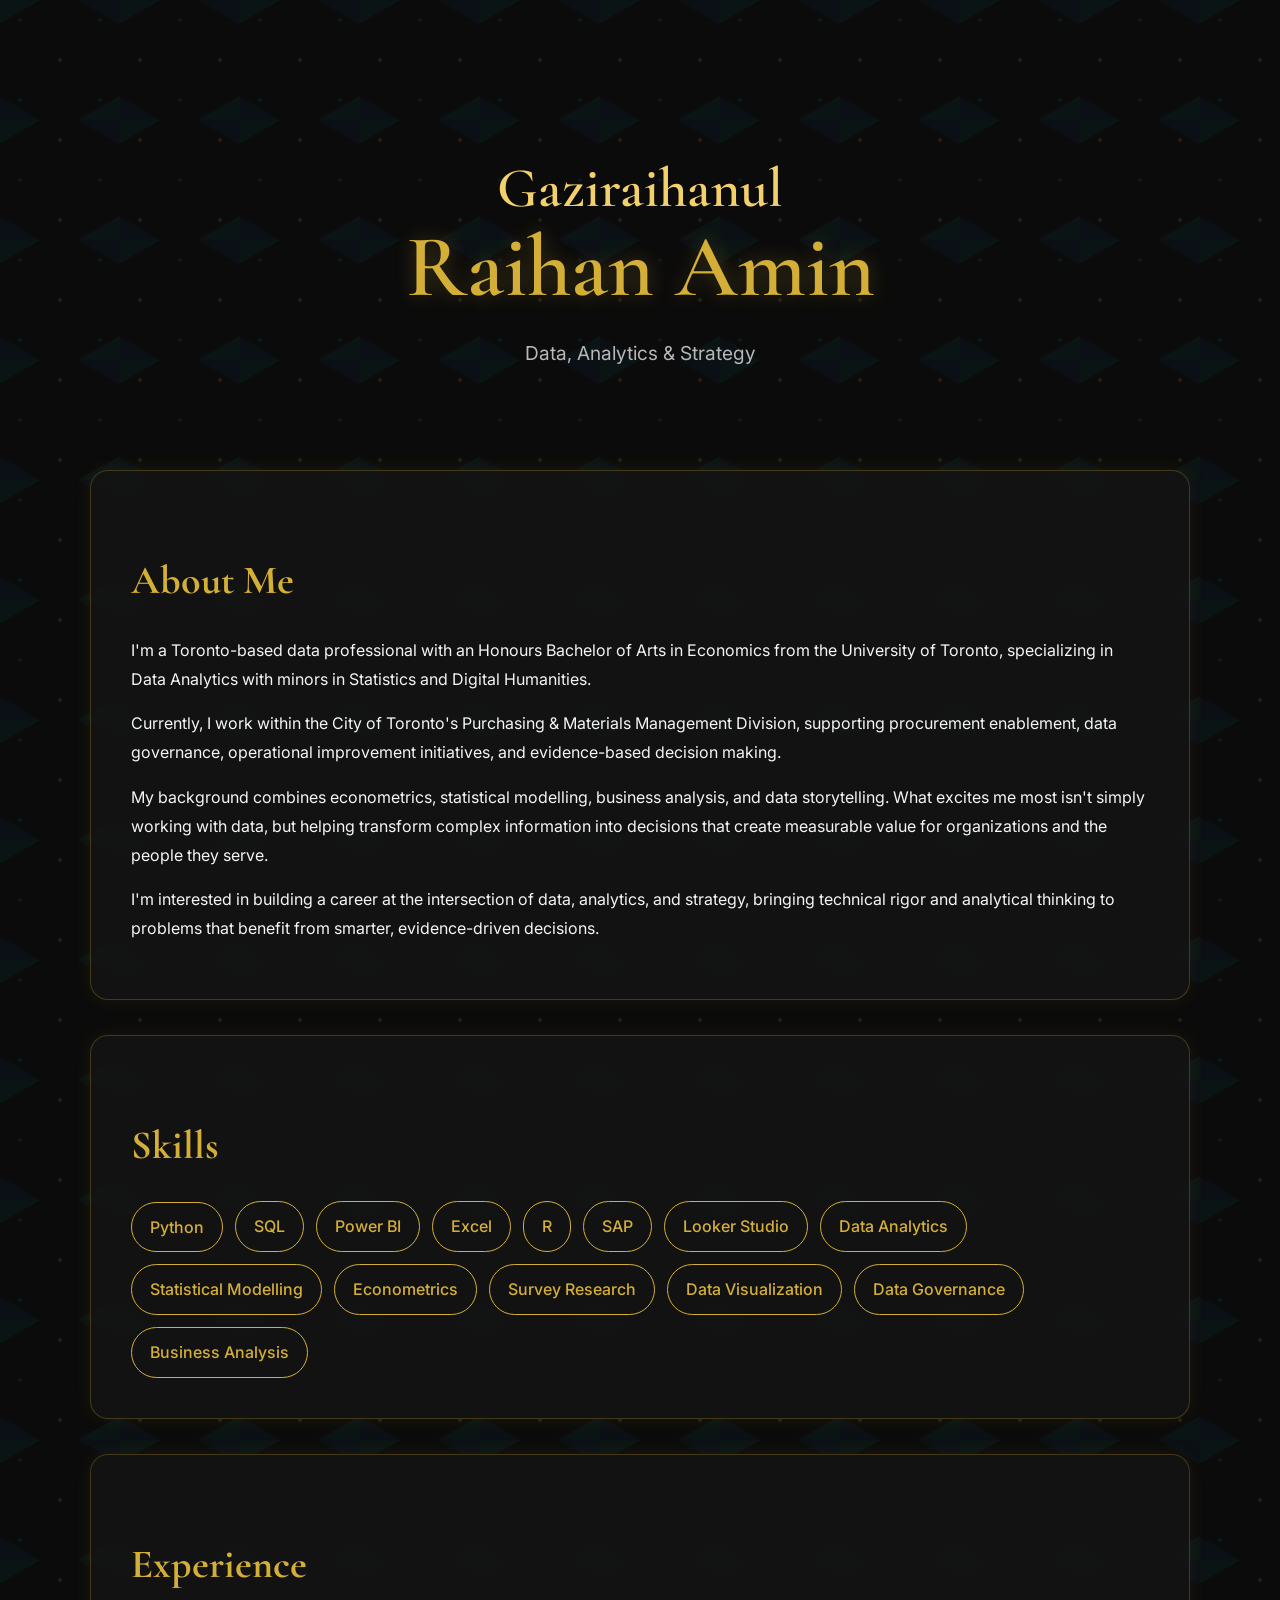
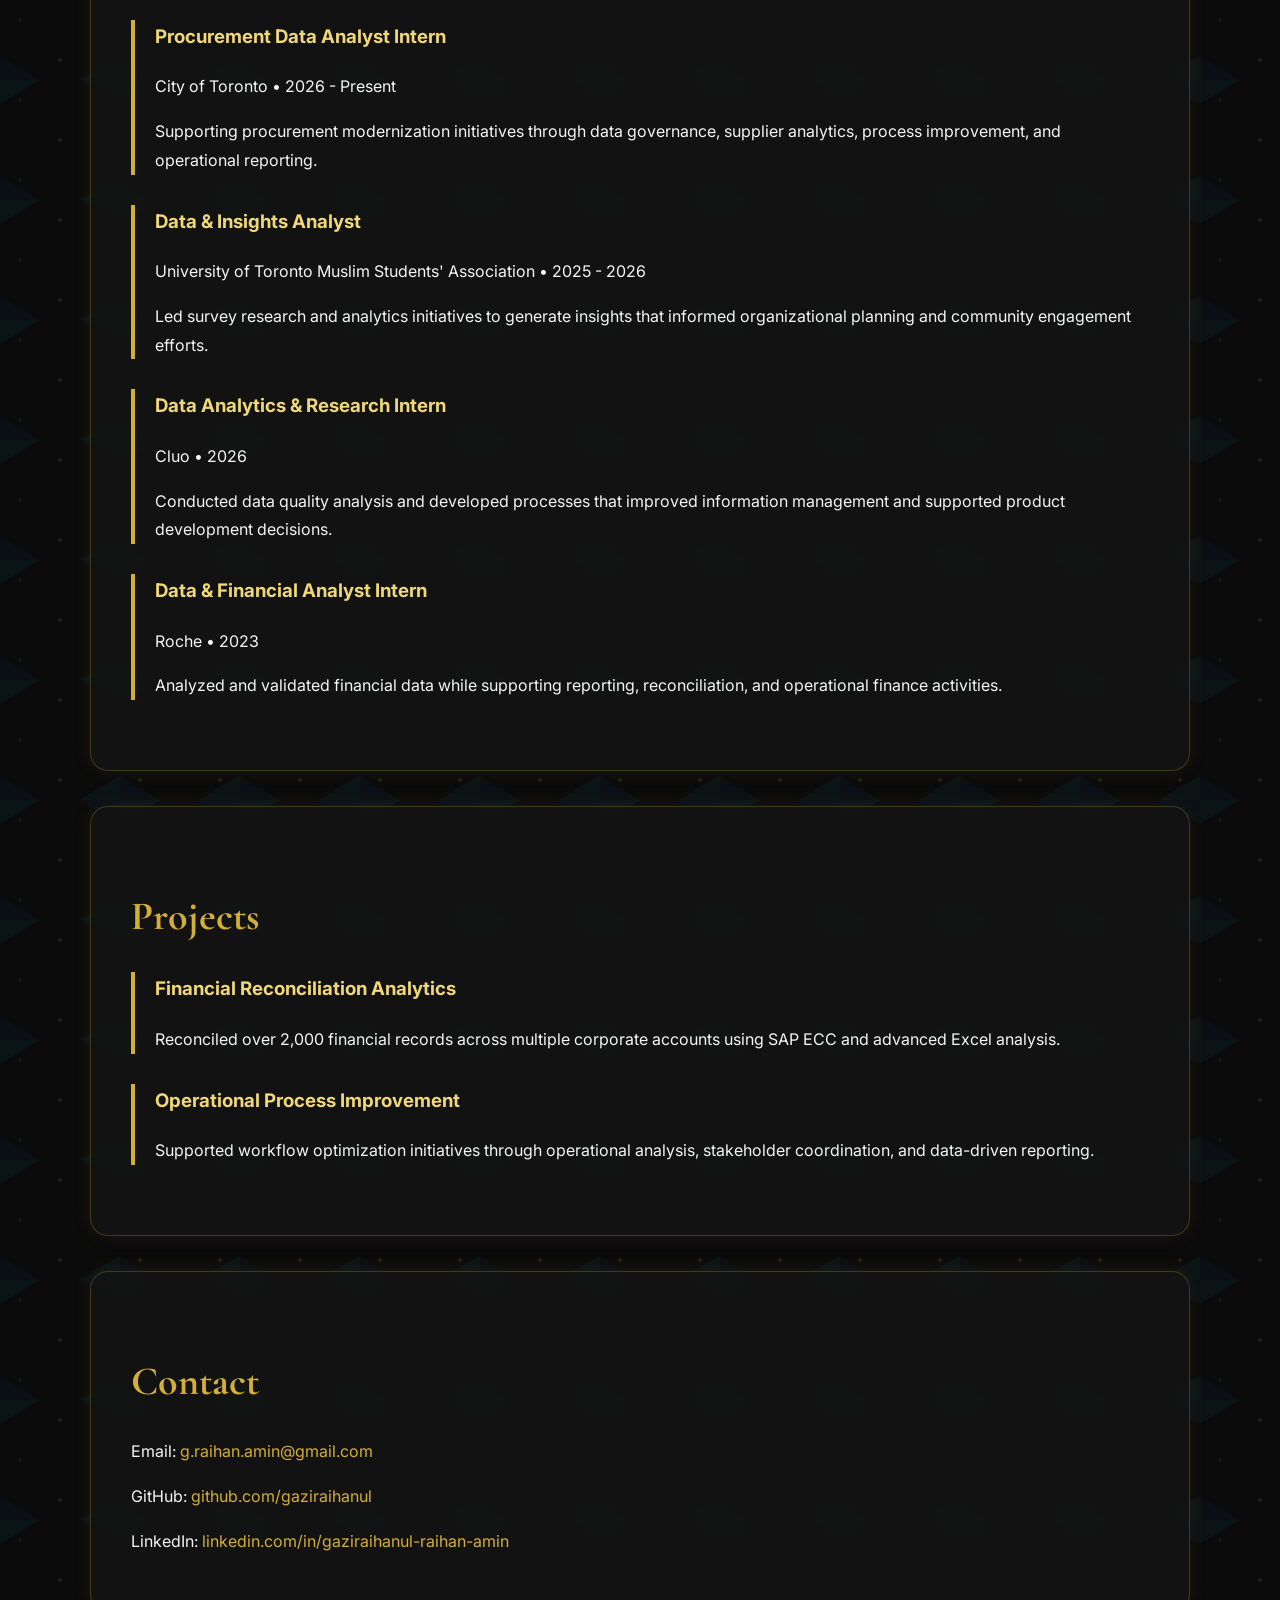
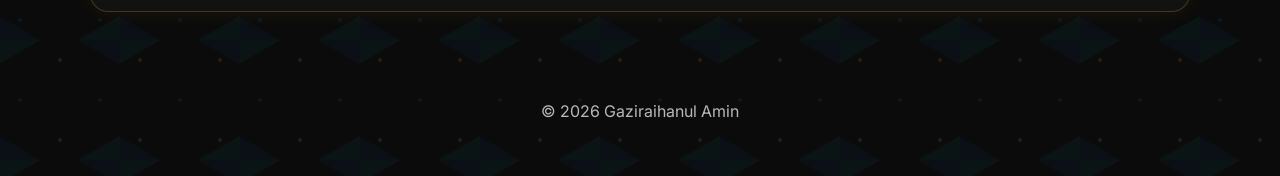
==== index.html @ 315e4b55 "Update job description in index.html" ====
<!DOCTYPE html>
<html>
<head>
    <meta charset="UTF-8">
    <meta name="viewport" content="width=device-width, initial-scale=1.0">
    <title>Gaziraihanul Amin</title>
    <link rel="stylesheet" href="style.css">
<body>

<div class="container">

<header>

    <h1>
        Gaziraihanul
        <span class="preferred-name">Raihan Amin</span>
        
    </h1>

    <p>
        Data, Analytics & Strategy
    </p>

</header>

<section id="about">

    <h2>About Me</h2>

    <p>
        I'm a Toronto-based data professional with an Honours Bachelor of Arts
        in Economics from the University of Toronto, specializing in Data Analytics
        with minors in Statistics and Digital Humanities.
    </p>

    <p>
        Currently, I work within the City of Toronto's
        Purchasing & Materials Management Division, supporting procurement enablement,
        data governance, operational improvement initiatives, and evidence-based decision making.
    </p>

    <p>
        My background combines econometrics, statistical modelling,
        business analysis, and data storytelling. What excites me most isn't
        simply working with data, but helping transform complex information into
        decisions that create measurable value for organizations and the people they serve.
    </p>

    <p>
        I'm interested in building a career at the intersection of data,
        analytics, and strategy, bringing technical rigor and analytical thinking
        to problems that benefit from smarter, evidence-driven decisions.
    </p>

</section>

<section id="skills">

    <h2>Skills</h2>

    <div class="skills">

        <span class="skill-tag">Python</span>
        <span class="skill-tag">SQL</span>
        <span class="skill-tag">Power BI</span>
        <span class="skill-tag">Excel</span>
        <span class="skill-tag">R</span>
        <span class="skill-tag">SAP</span>
        <span class="skill-tag">Looker Studio</span>

        <span class="skill-tag">Data Analytics</span>
        <span class="skill-tag">Statistical Modelling</span>
        <span class="skill-tag">Econometrics</span>
        <span class="skill-tag">Survey Research</span>
        <span class="skill-tag">Data Visualization</span>
        <span class="skill-tag">Data Governance</span>
        <span class="skill-tag">Business Analysis</span>

    </div>

</section>


<section id="experience">

    <h2>Experience</h2>

    <div class="project-card">
        <h3>Procurement Data Analyst Intern</h3>

        <p>
            City of Toronto • 2026 - Present
        </p>

        <p>
            Supporting procurement modernization initiatives through data governance,
            supplier analytics, process improvement, and operational reporting.
        </p>
    </div>

    <div class="project-card">
        <h3>Data & Insights Analyst</h3>

        <p>
            University of Toronto Muslim Students' Association • 2025 - 2026
        </p>

        <p>
            Led survey research and analytics initiatives to generate insights
            that informed organizational planning and community engagement efforts.
        </p>
    </div>

    <div class="project-card">
        <h3>Data Analytics & Research Intern</h3>

        <p>
            Cluo • 2026
        </p>

        <p>
            Conducted data quality analysis and developed processes that improved
            information management and supported product development decisions.
        </p>
    </div>

    <div class="project-card">
        <h3>Data & Financial Analyst Intern</h3>

        <p>
            Roche • 2023
        </p>

        <p>
            Analyzed and validated financial data while supporting reporting,
            reconciliation, and operational finance activities.
        </p>
    </div>

</section>

    
<section id="projects">
    <h2>Projects</h2>

    <div class="project-card">
        <h3>Financial Reconciliation Analytics</h3>

        <p>
            Reconciled over 2,000 financial records across
            multiple corporate accounts using SAP ECC and
            advanced Excel analysis.
        </p>
    </div>

    <div class="project-card">
        <h3>Operational Process Improvement</h3>

        <p>
            Supported workflow optimization initiatives
            through operational analysis, stakeholder
            coordination, and data-driven reporting.
        </p>
    </div>

</section>

<section id="contact">

    <h2>Contact</h2>

    <p>
        Email:
        <a href="mailto:g.raihan.amin@gmail.com">
            g.raihan.amin@gmail.com
        </a>
    </p>

    <p>
        GitHub:
        <a href="https://github.com/gaziraihanul" target="_blank">
            github.com/gaziraihanul
        </a>
    </p>

    <p>
        LinkedIn:
        <a href="https://www.linkedin.com/in/gaziraihanul-raihan-amin" target="_blank">
            linkedin.com/in/gaziraihanul-raihan-amin
        </a>
    </p>

</section>

<footer>
    © 2026 Gaziraihanul Amin
</footer>

</div>

</body>
</html>
---- style.css ----
/* Google Fonts Import */
@import url('https://fonts.googleapis.com/css2?family=Cormorant+Garamond:wght@500;600&family=Inter:wght@300;400;500;600&display=swap');

:root{
    --bg: #0b0b0b;
    --card: rgba(20,20,20,0.88);
    --gold: #d4af37;
    --gold-light: #f0d878;
    --text: #f5f5f5;
    --muted: #b8b8b8;
    --border: rgba(212,175,55,0.25);
}

html{
    scroll-behavior:smooth;
}

body{
    margin:0;
    padding:0;
    font-family:'Inter',sans-serif;
    color:var(--text);
    line-height:1.8;

    background-color:var(--bg);

    /* Geometric inspired repeating pattern */
    background-image:
    radial-gradient(circle at 25% 25%, rgba(11,112,119,.15) 0 2px, transparent 2px),
    radial-gradient(circle at 75% 75%, rgba(212,175,55,.12) 0 2px, transparent 2px),
    linear-gradient(30deg, rgba(0,82,155,.07) 12%, transparent 12.5%, transparent 87%, rgba(0,82,155,.07) 87.5%),
    linear-gradient(150deg, rgba(15,130,135,.08) 12%, transparent 12.5%, transparent 87%, rgba(15,130,135,.08) 87.5%);

    background-size:
    80px 80px,
    80px 80px,
    120px 120px,
    120px 120px;
}

.container{
    width:90%;
    max-width:1100px;
    margin:auto;
}

header{
    text-align:center;
    padding:120px 20px 80px;
}

header h1{
    font-family:'Cormorant Garamond', serif;
    color:#f2d06b;

    font-weight:600;

    line-height:1.1;

    margin-bottom:20px;
}

header h1{
    font-size:3.5rem;
}

.preferred-name{
    display:block;

    font-size:5.5rem;

    color:var(--gold);

    text-shadow:
        0 0 20px rgba(212,175,55,.3);
}

header p{
    color:var(--muted);
    font-size:1.2rem;
}

section{
    background:var(--card);
    backdrop-filter:blur(10px);

    border:1px solid var(--border);

    border-radius:18px;

    padding:40px;

    margin-bottom:35px;

    box-shadow:
    0 0 20px rgba(212,175,55,0.08);

    transition:all .3s ease;
}

section:hover{
    border-color:rgba(212,175,55,.5);

    transform:translateY(-2px);
}

h2{
    font-family:'Cormorant Garamond', serif;
    font-size:2.5rem;
    color:var(--gold);

    margin-bottom:20px;
}

p{
    color:var(--text);
}

.skills{
    display:flex;
    flex-wrap:wrap;
    gap:12px;
}

.skill-tag{
    padding:10px 18px;

    border:1px solid var(--gold);

    border-radius:50px;

    color:var(--gold);

    font-weight:500;

    transition:all .3s ease;
}

.skill-tag:hover{
    background:var(--gold);
    color:black;
}

.project-card{
    border-left:4px solid var(--gold);

    padding-left:20px;

    margin-bottom:30px;
}

.project-card h3{
    color:var(--gold-light);
}

a{
    color:var(--gold);
    text-decoration:none;
}

a:hover{
    color:var(--gold-light);
}

footer{
    text-align:center;
    padding:50px;
    color:var(--muted);
}
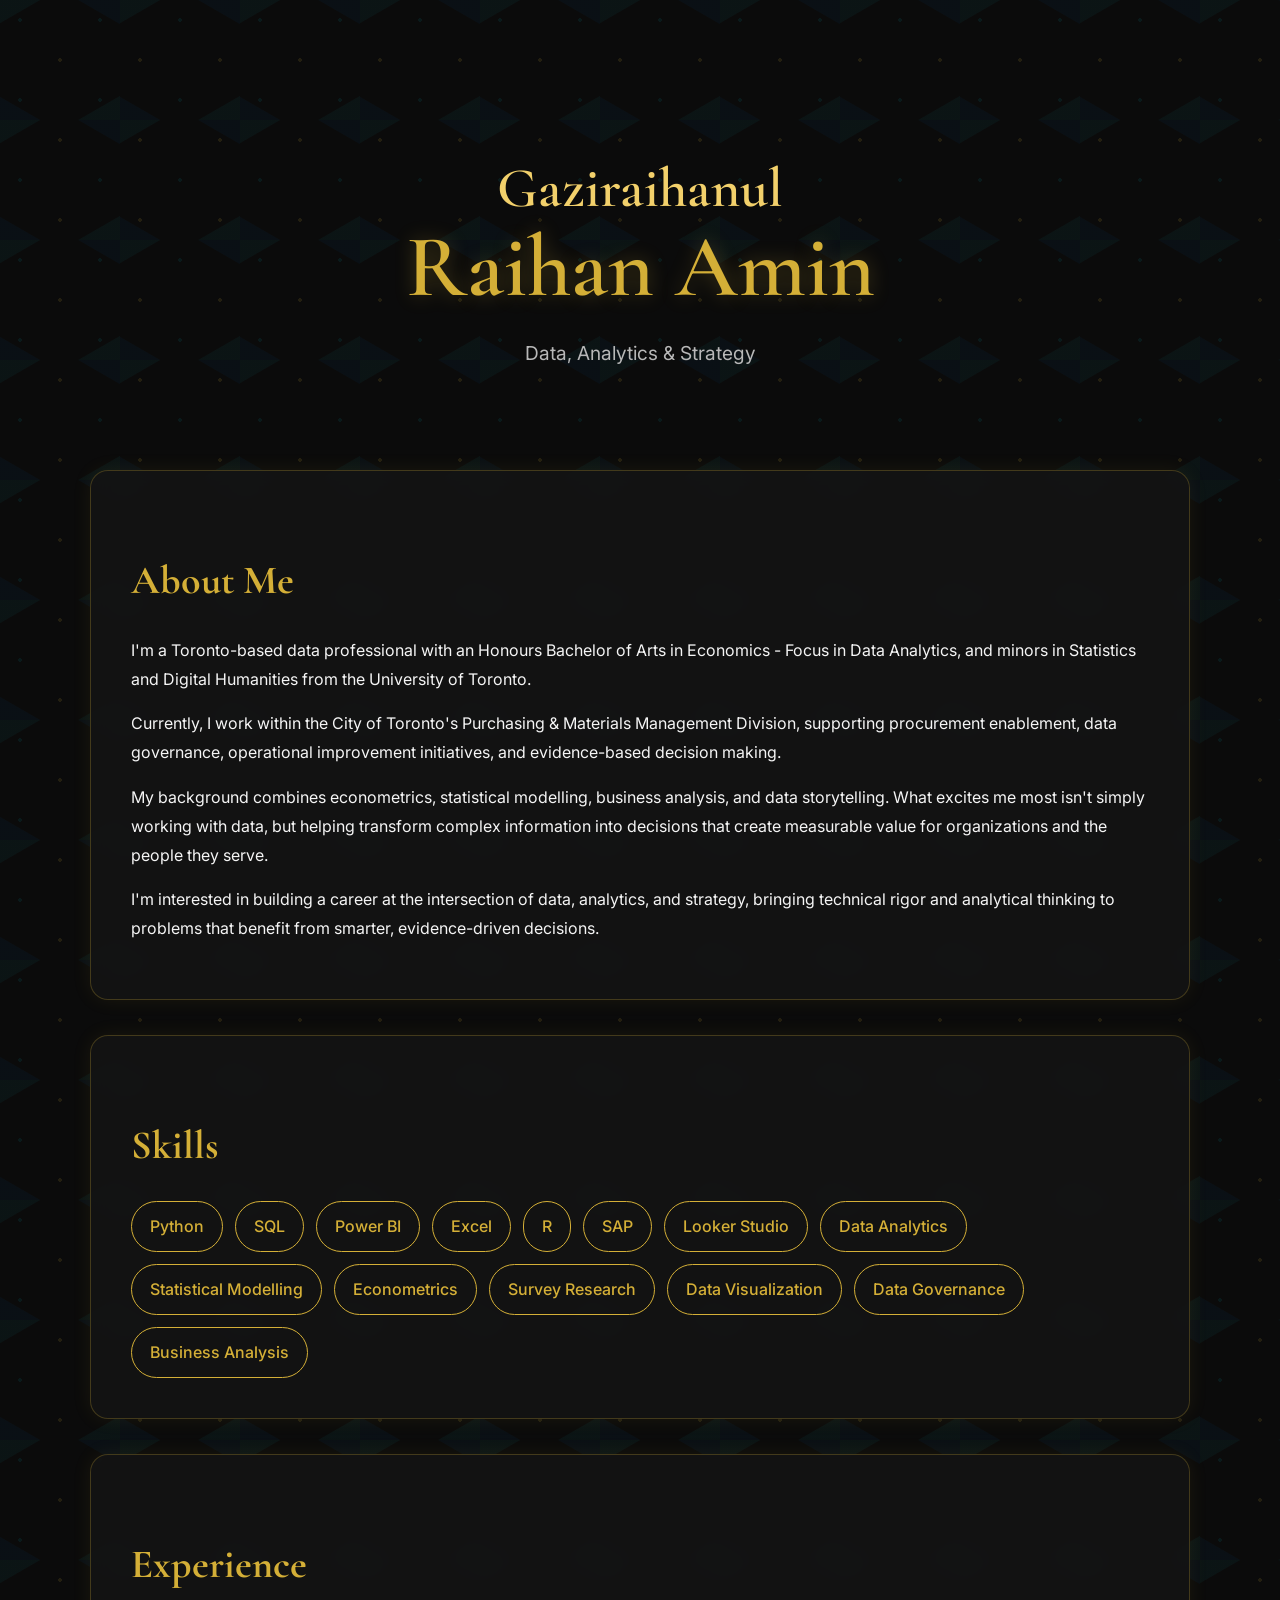
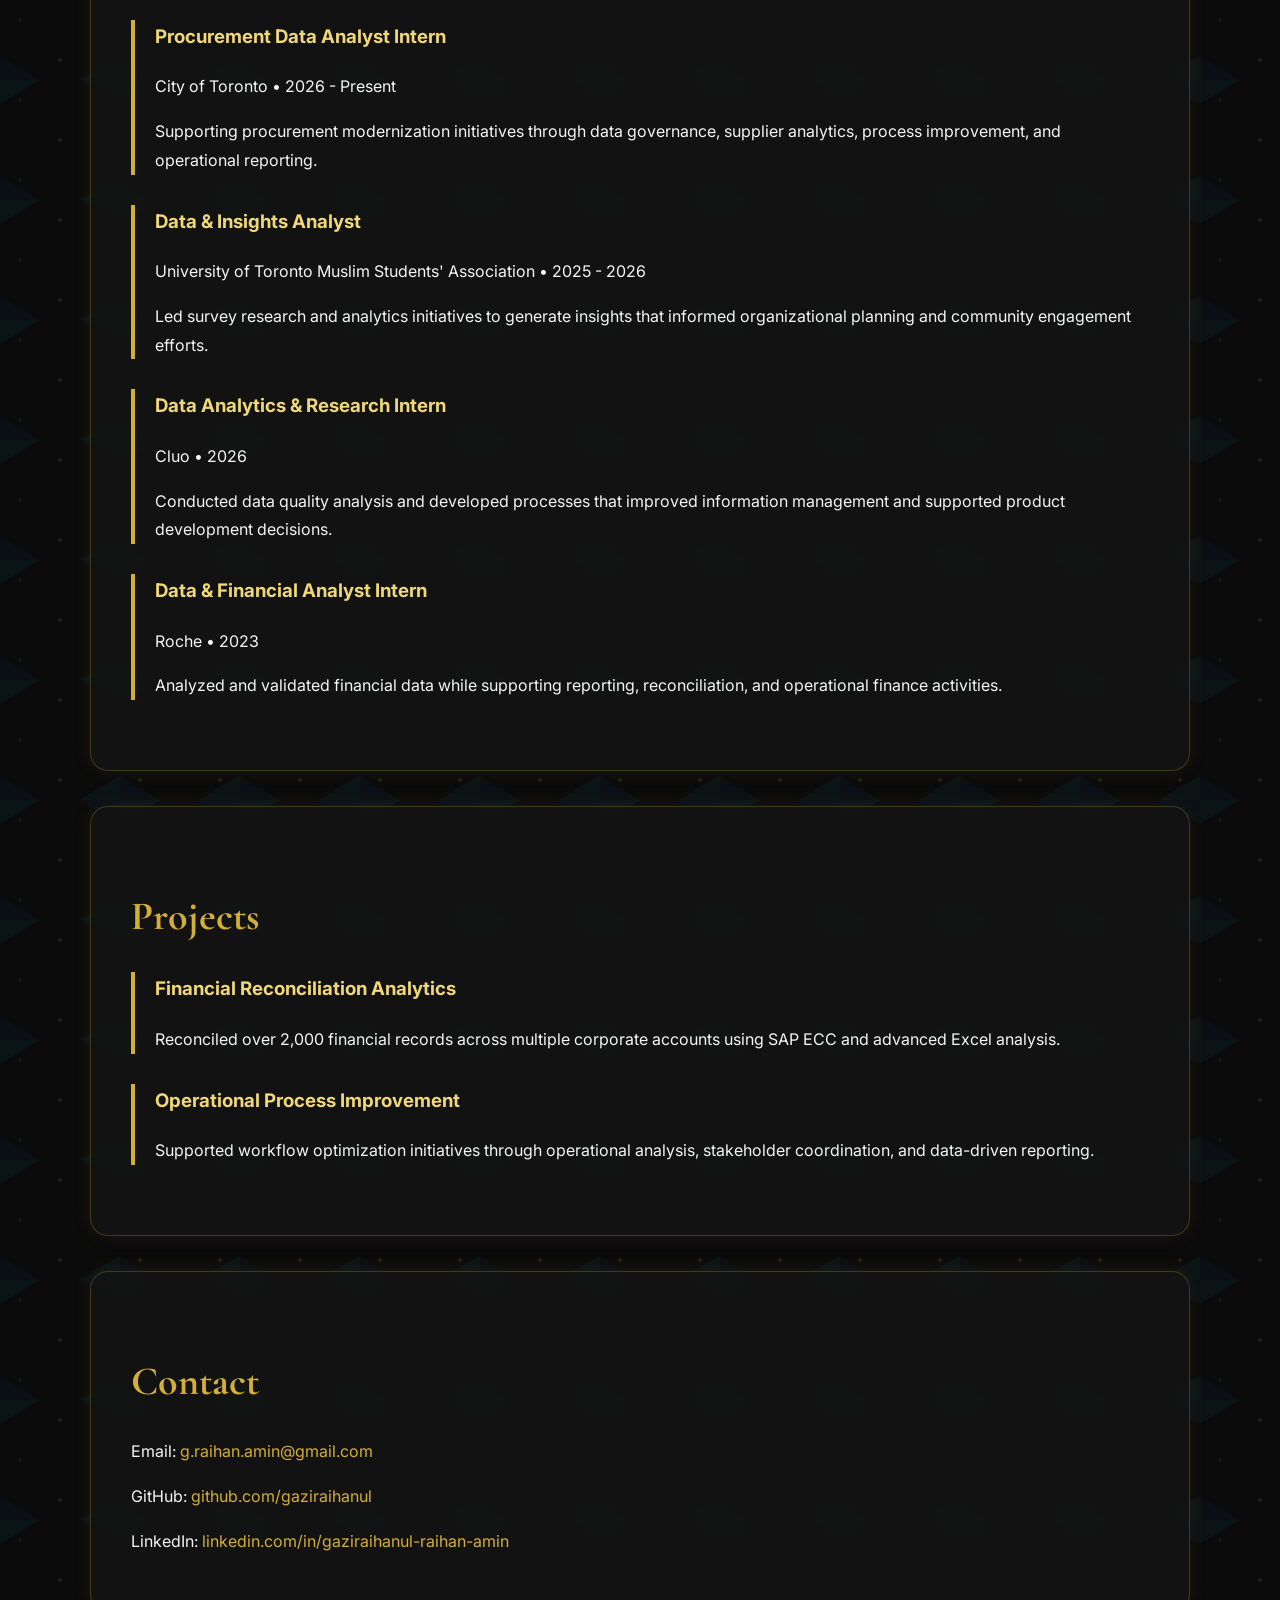
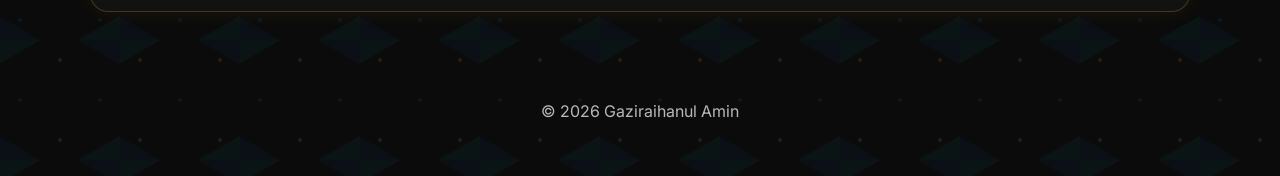
==== commit b12bf22c: "Refine educational background description in HTML" ====
--- a/index.html
+++ b/index.html
@@ -29,8 +29,7 @@
 
     <p>
         I'm a Toronto-based data professional with an Honours Bachelor of Arts
-        in Economics from the University of Toronto, specializing in Data Analytics
-        with minors in Statistics and Digital Humanities.
+        in Economics - Focus in Data Analytics, and minors in Statistics and Digital Humanities from the University of Toronto.
     </p>
 
     <p>
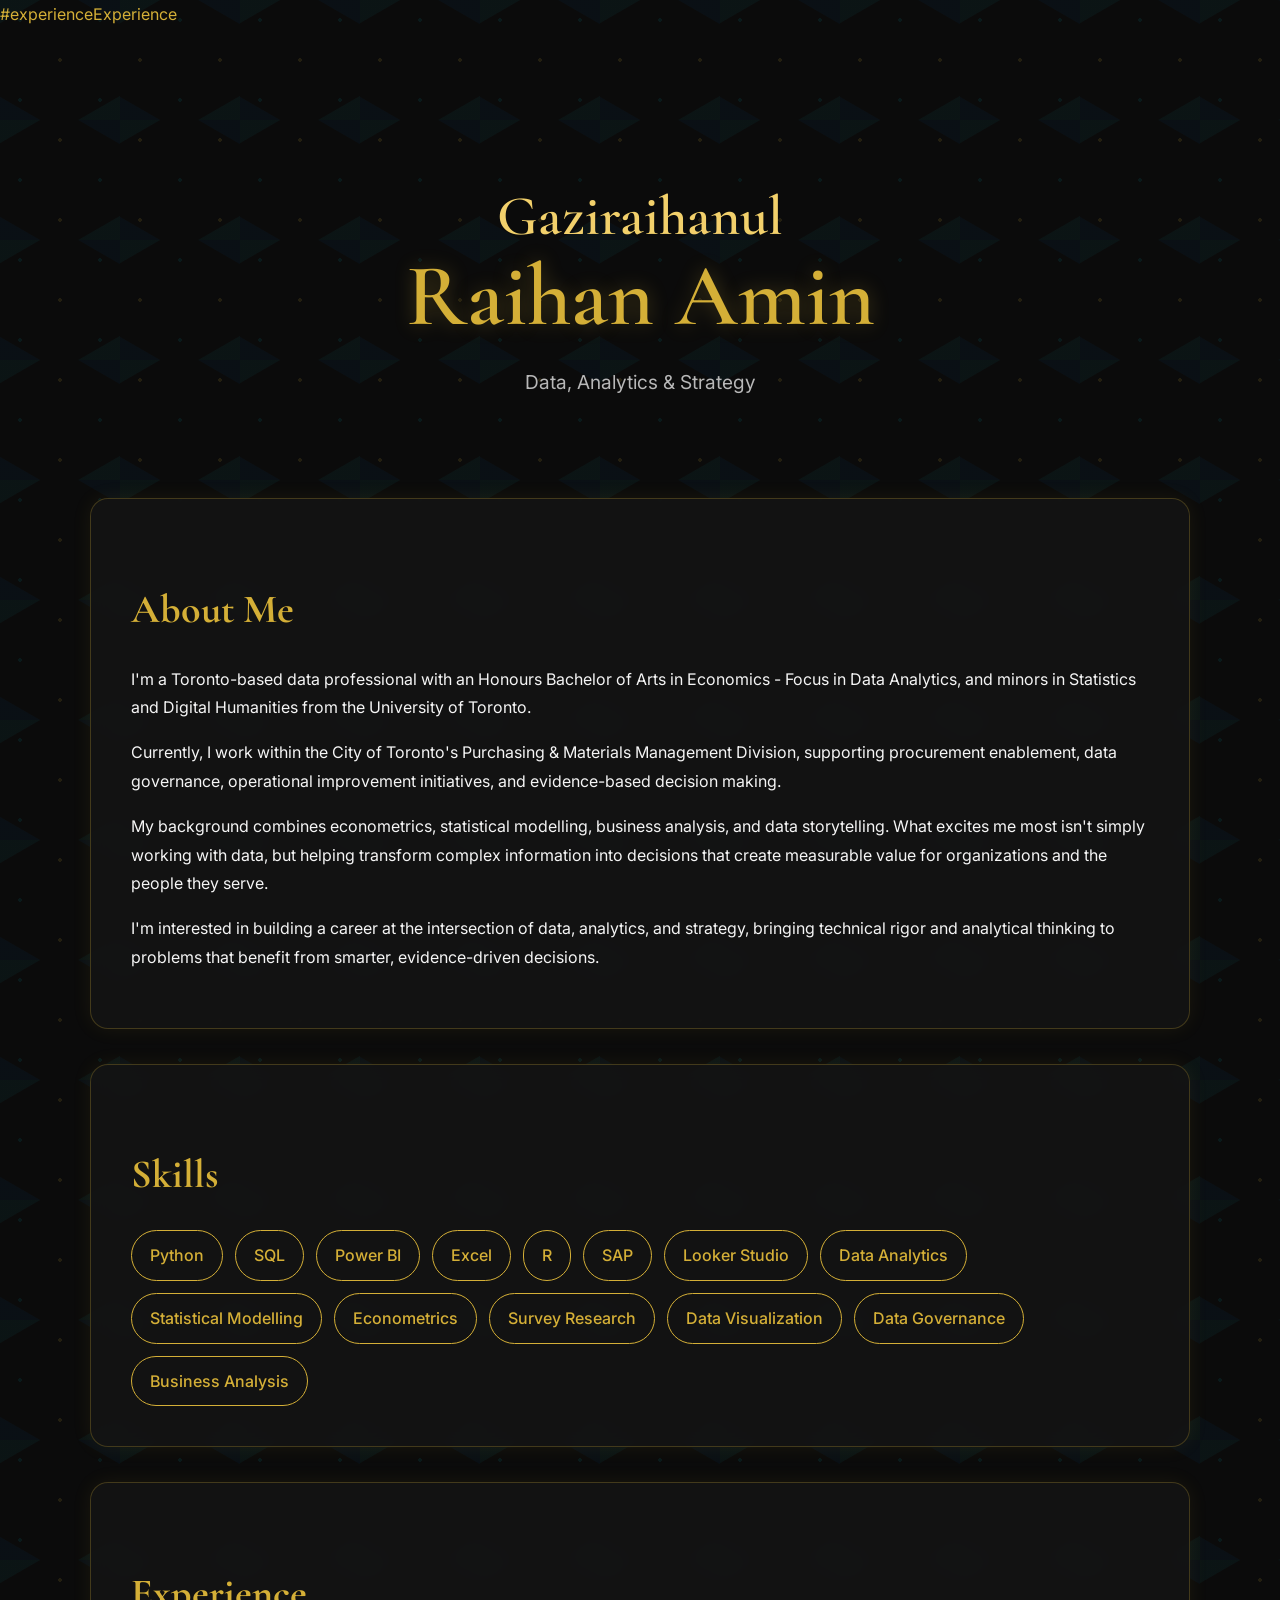
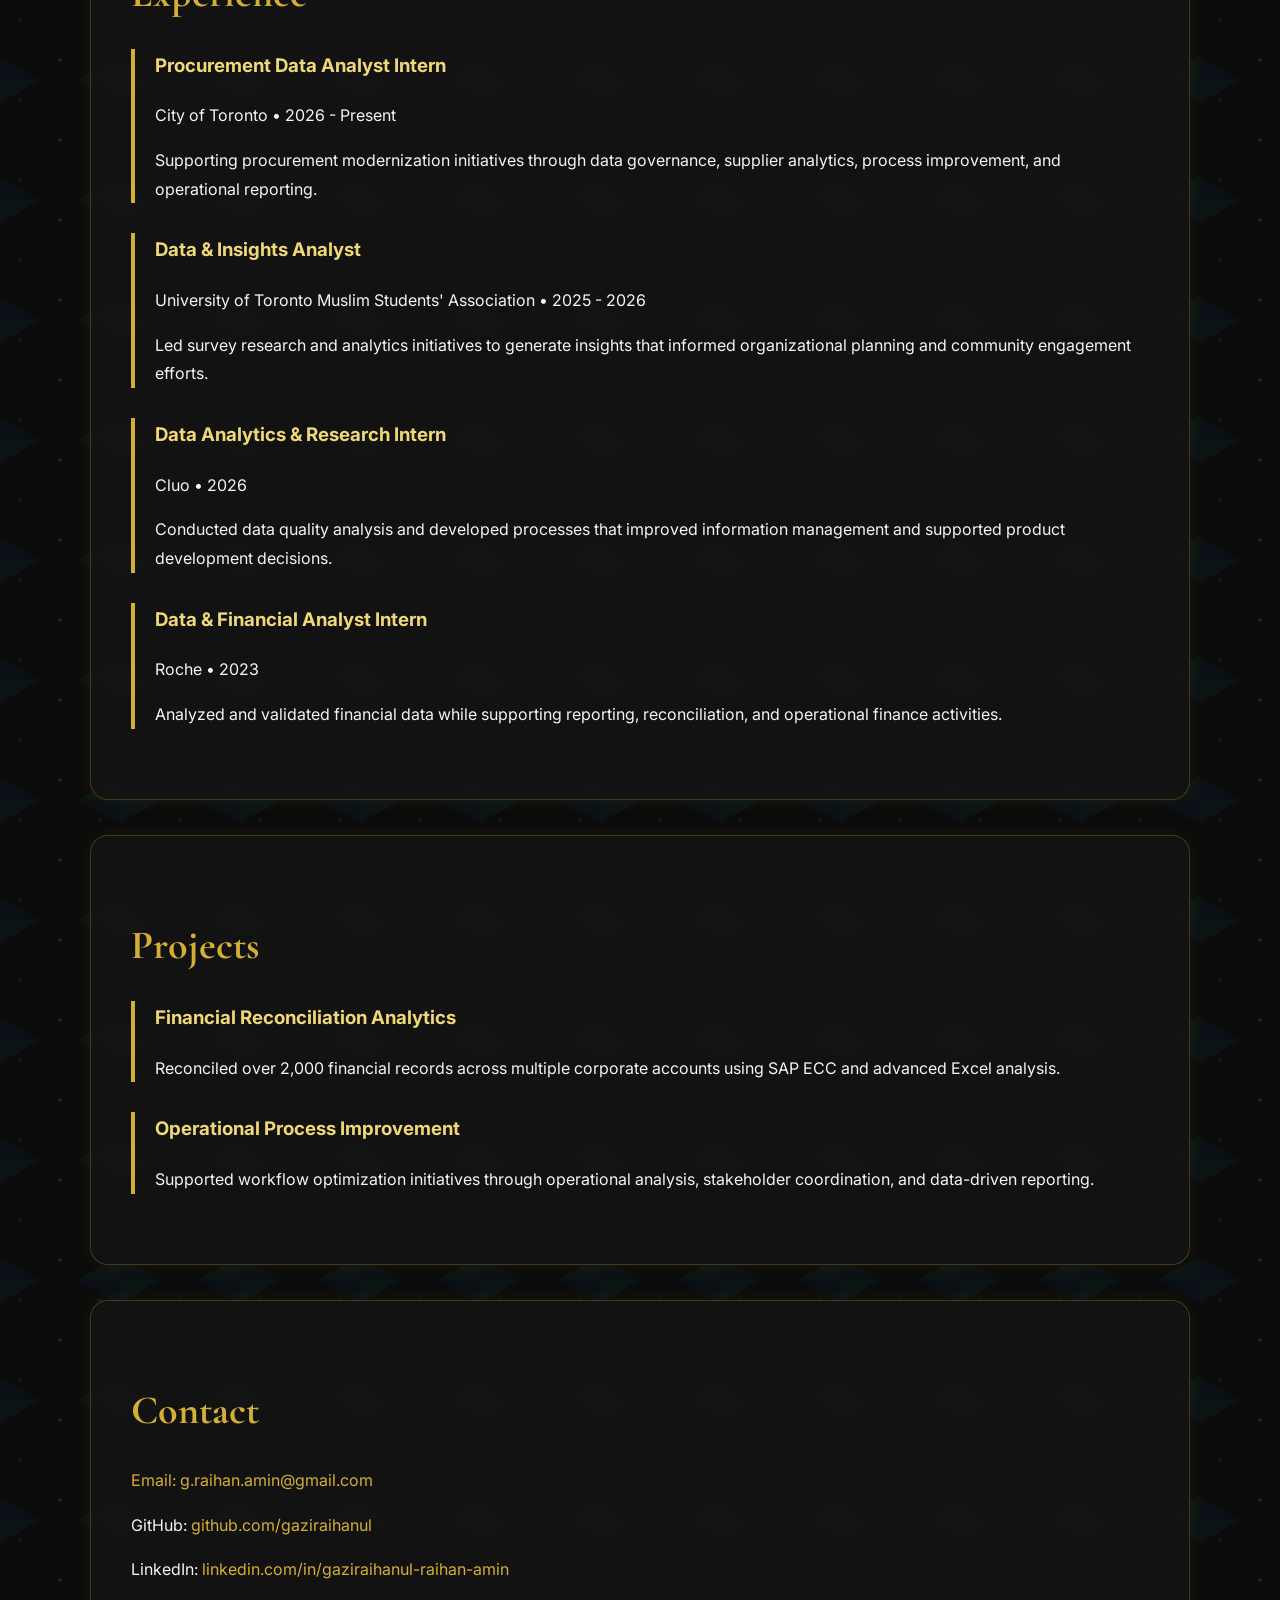
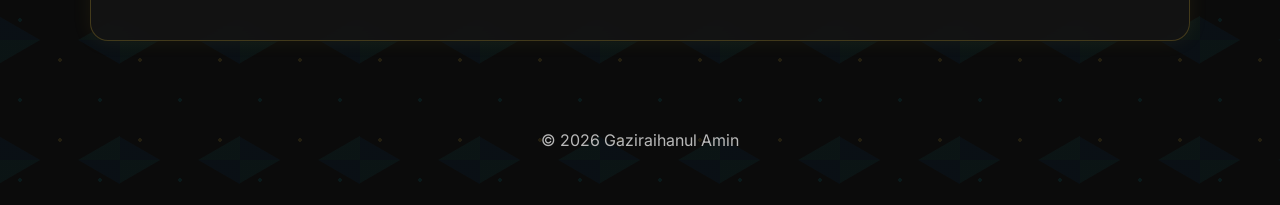
==== commit 14428346: "Add navigation bar to index.html Added a navigation bar with links to various sections." ====
--- a/index.html
+++ b/index.html
@@ -7,6 +7,21 @@
     <link rel="stylesheet" href="style.css">
 <body>
 
+<nav class="navbar">
+    <div class="nav-container">
+
+        <a href=out</a>
+
+        <a href="#skills">
+        #experienceExperience</a>
+
+        <a hreftsProjects</a>
+
+        <a href="#contact">
+
+    </div>
+</nav>
+
 <div class="container">
 
 <header>
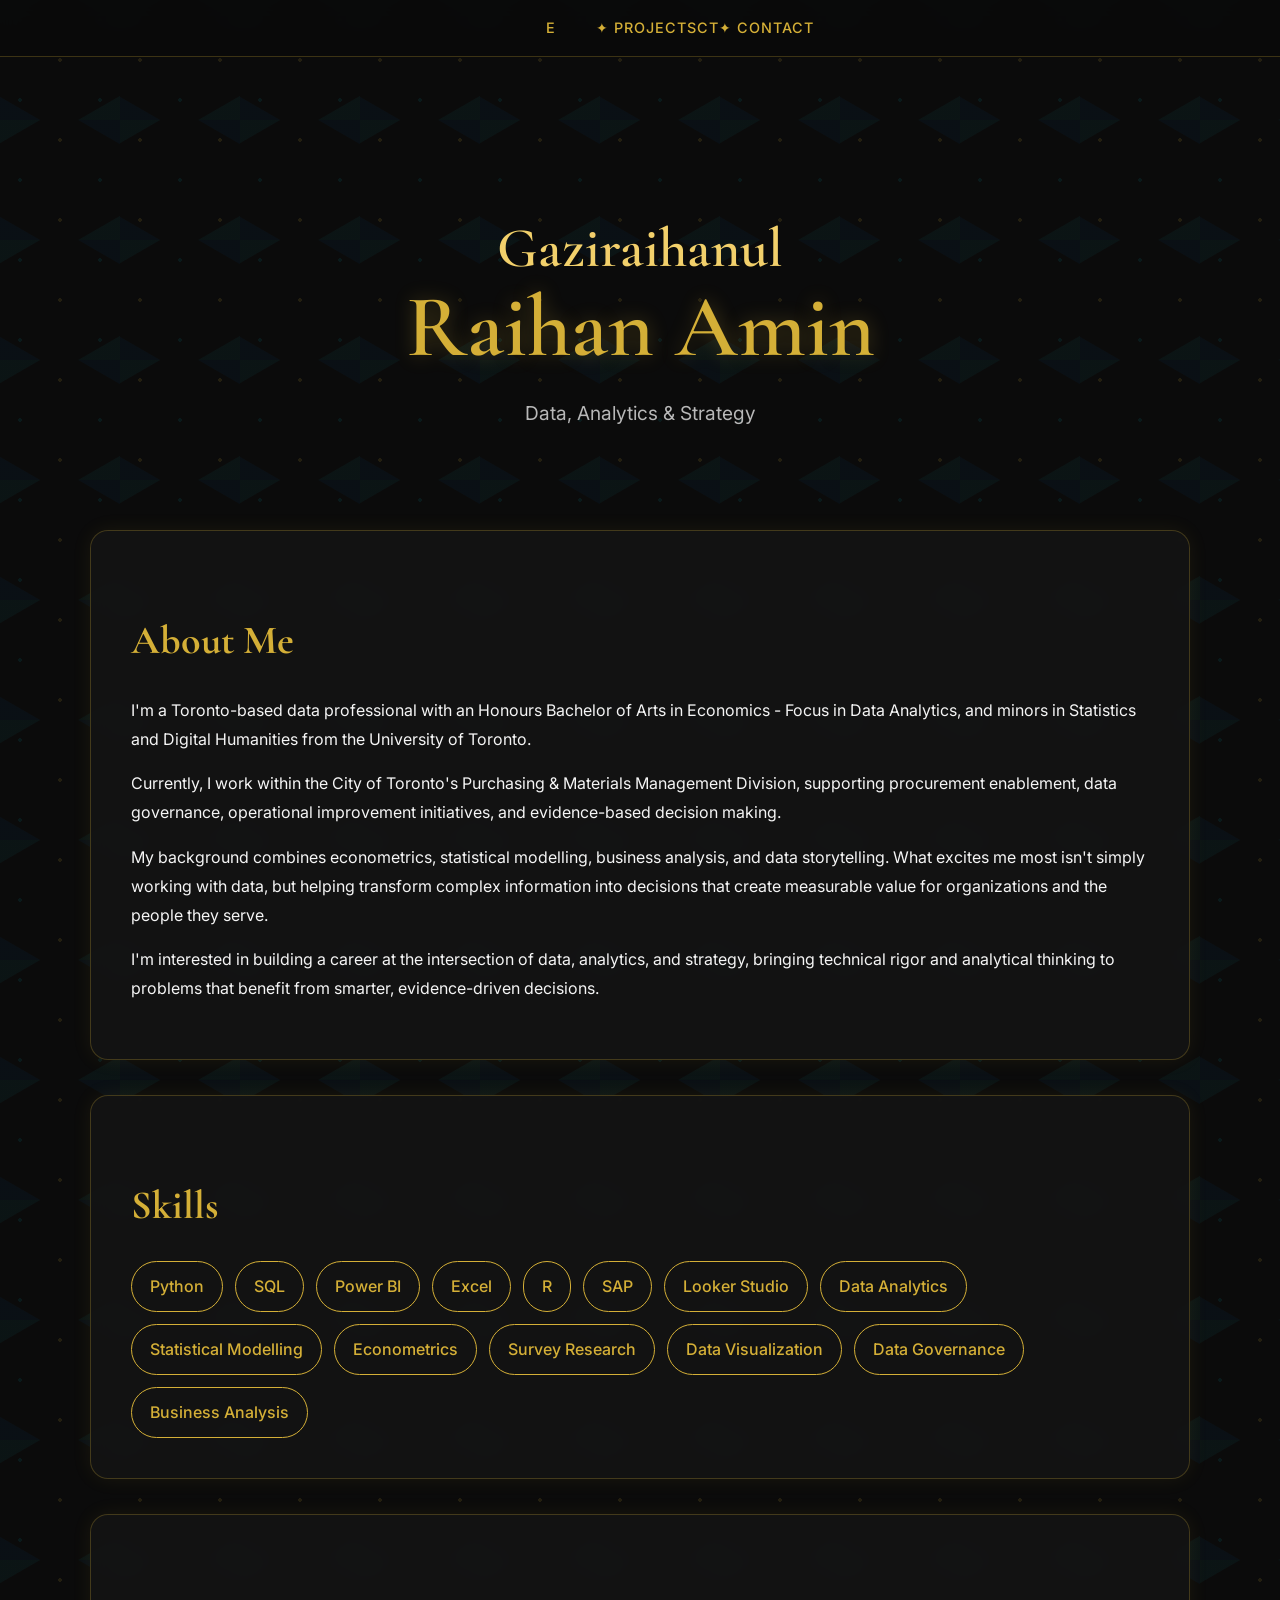
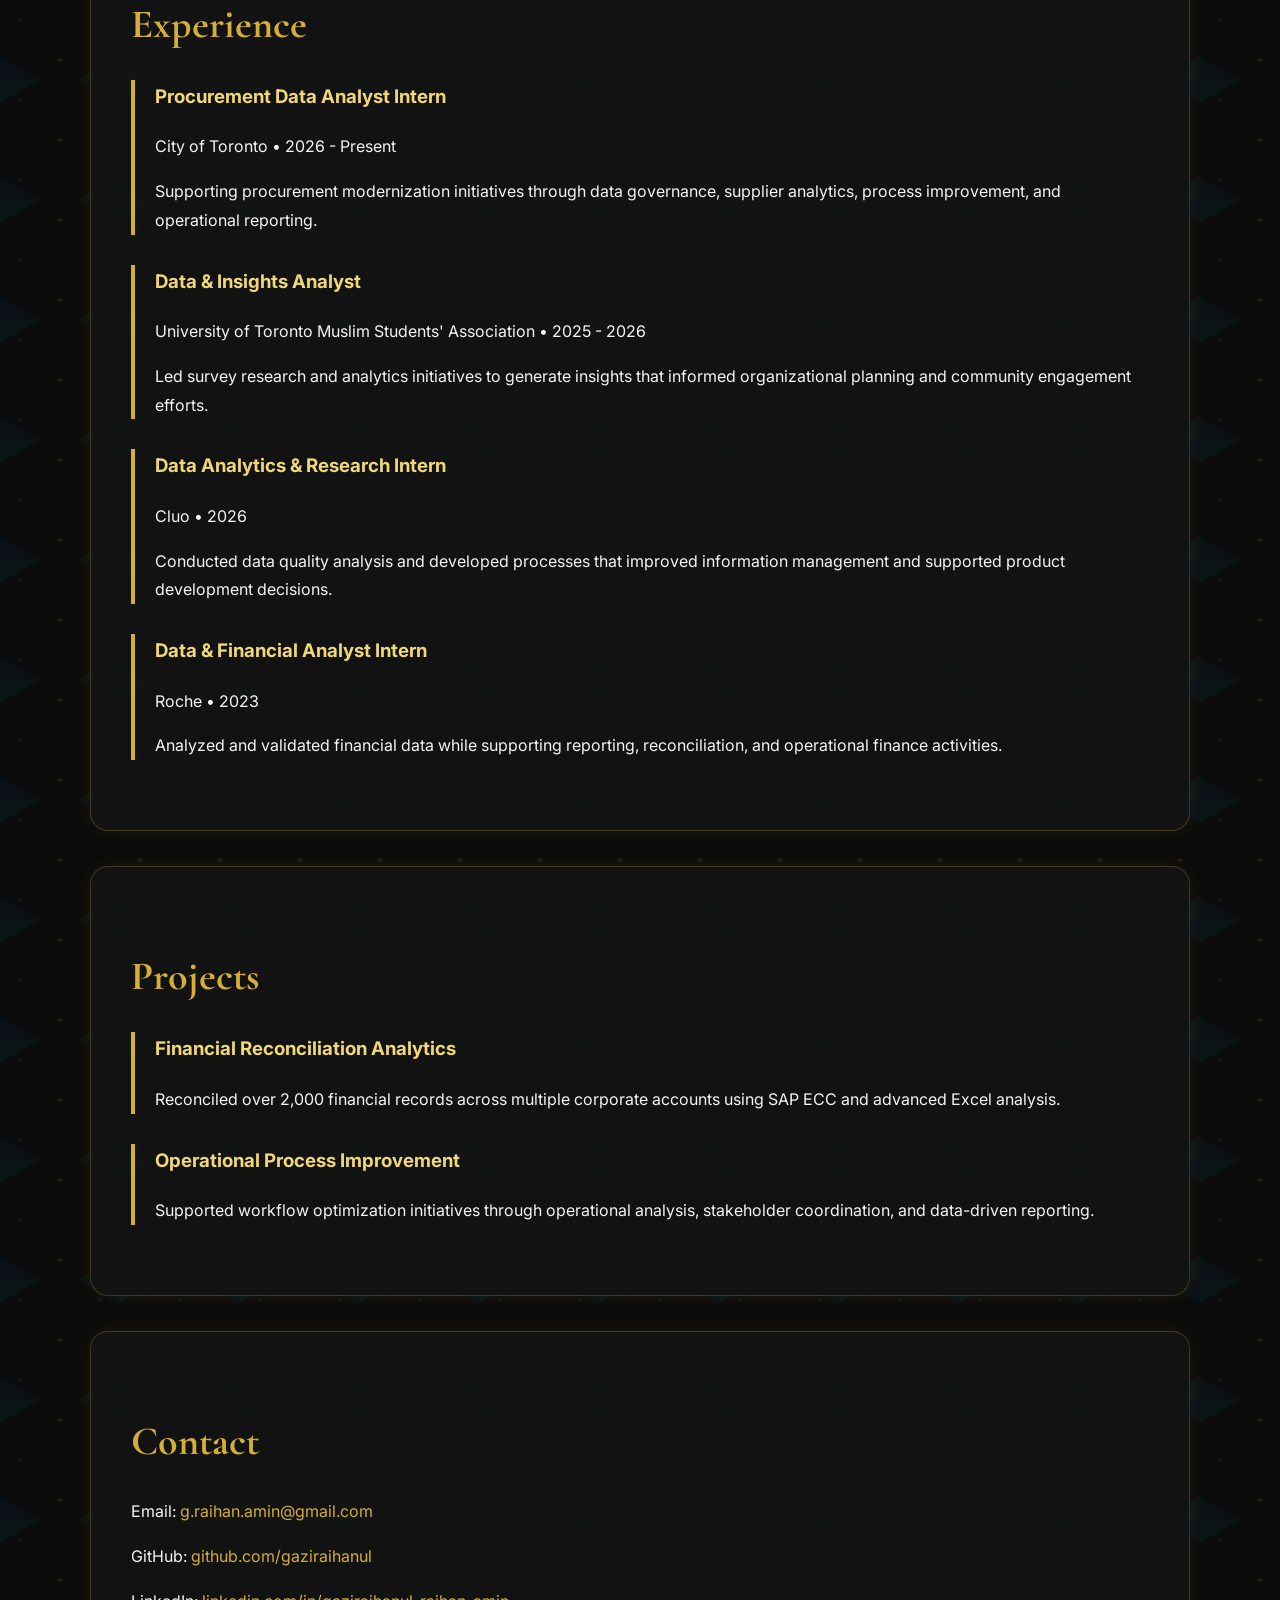
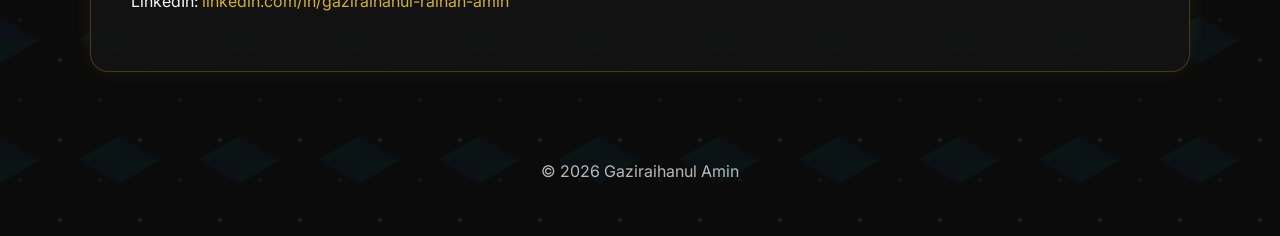
==== commit 4a1979ff: "Fix navigation links in index.html Corrected navigation links and improved formatting." ====
--- a/index.html
+++ b/index.html
@@ -10,14 +10,13 @@
 <nav class="navbar">
     <div class="nav-container">
 
-        <a href=out</a>
-
-        <a href="#skills">
-        #experienceExperience</a>
-
-        <a hreftsProjects</a>
-
-        <a href="#contact">
+        <a href About</a>
+
+        <a href✦ Skills</a>
+
+        <a href="#experience">e</a>
+
+        <a href="#projects">✦ Projectsct✦ Contact</a>
 
     </div>
 </nav>
--- a/style.css
+++ b/style.css
@@ -38,6 +38,65 @@
     120px 120px;
 }
 
+/* Navigation Bar */
+
+.navbar{
+    position:fixed;
+    top:0;
+    left:0;
+    width:100%;
+
+    z-index:1000;
+
+    background:rgba(10,10,10,.92);
+
+    backdrop-filter:blur(12px);
+
+    border-bottom:1px solid rgba(212,175,55,.25);
+}
+
+.nav-container{
+
+    max-width:1100px;
+
+    margin:auto;
+
+    display:flex;
+
+    justify-content:center;
+
+    align-items:center;
+
+    gap:40px;
+
+    padding:15px 20px;
+}
+
+.nav-container a{
+
+    color:var(--gold);
+
+    text-decoration:none;
+
+    letter-spacing:1px;
+
+    text-transform:uppercase;
+
+    font-size:.9rem;
+
+    font-weight:500;
+
+    transition:all .3s ease;
+}
+
+.nav-container a:hover{
+
+    color:var(--gold-light);
+
+    text-shadow:
+        0 0 12px rgba(212,175,55,.5);
+}
+
 .container{
     width:90%;
     max-width:1100px;
@@ -46,7 +105,7 @@
 
 header{
     text-align:center;
-    padding:120px 20px 80px;
+    padding:180px 20px 80px;
 }
 
 header h1{
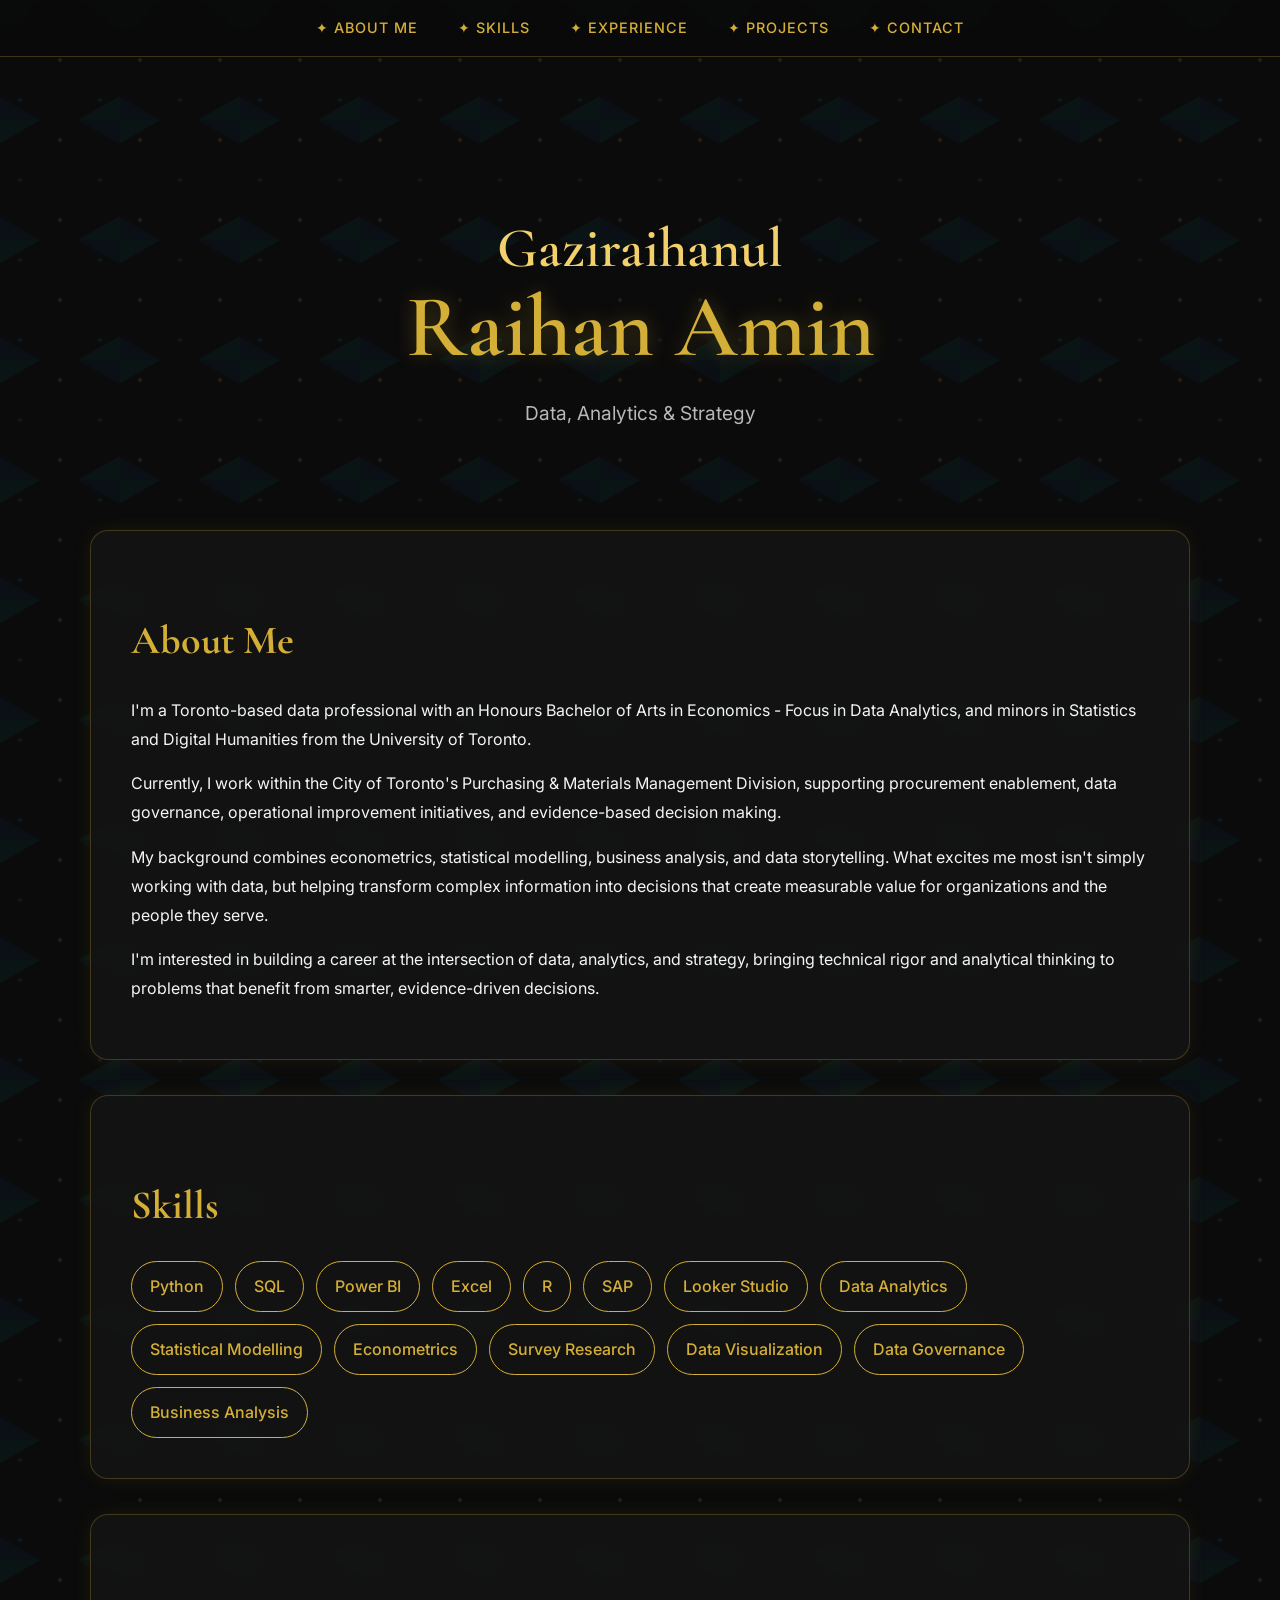
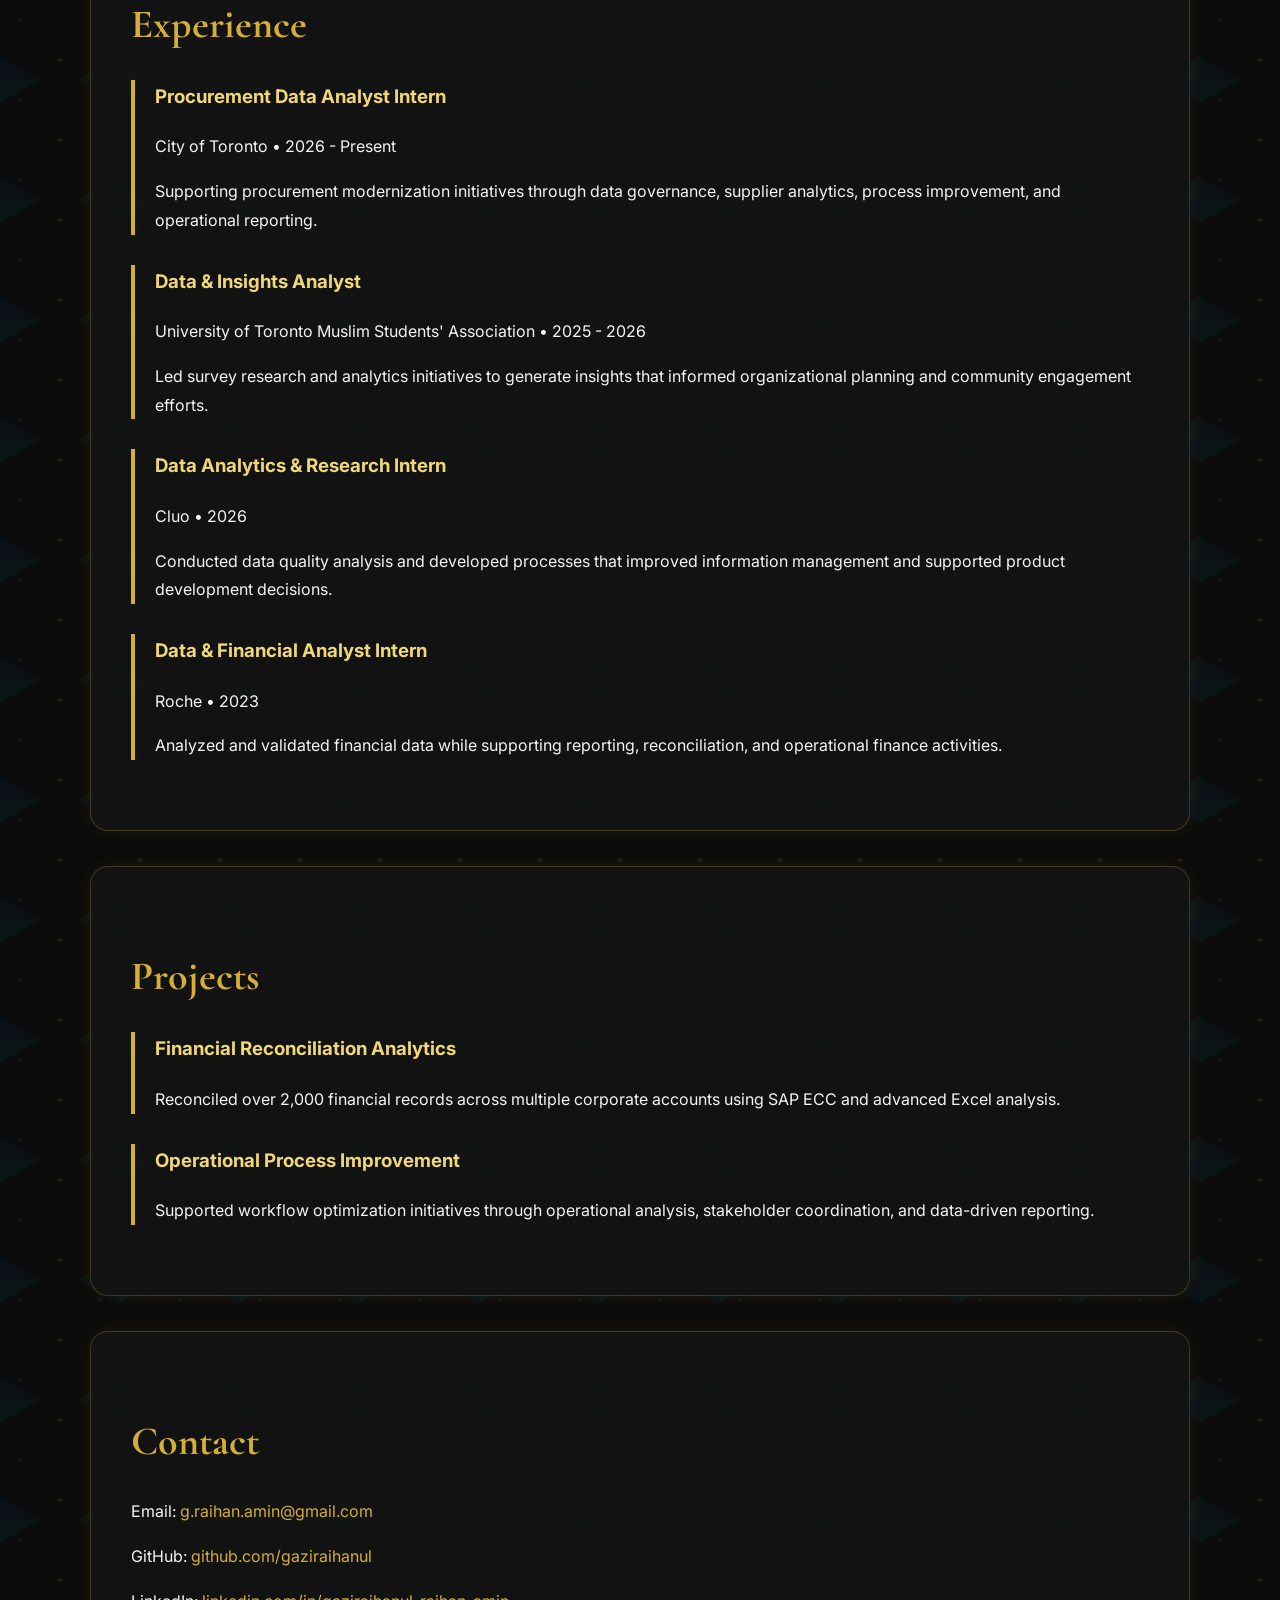
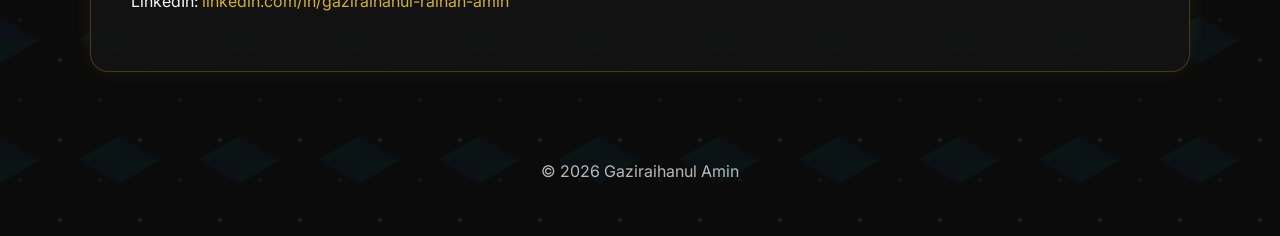
==== commit 55b5e5df: "Update navigation links in index.html" ====
--- a/index.html
+++ b/index.html
@@ -10,13 +10,15 @@
 <nav class="navbar">
     <div class="nav-container">
 
-        <a href About</a>
-
-        <a href✦ Skills</a>
-
-        <a href="#experience">e</a>
-
-        <a href="#projects">✦ Projectsct✦ Contact</a>
+        <a href="#about">✦ About Me </a>
+
+        <a href="#skills">✦ Skills </a>
+
+        <a href="#experience">✦ Experience </a>
+
+        <a href="#projects">✦ Projects </a>
+            
+        <a href="#contact">✦ Contact </a>
 
     </div>
 </nav>
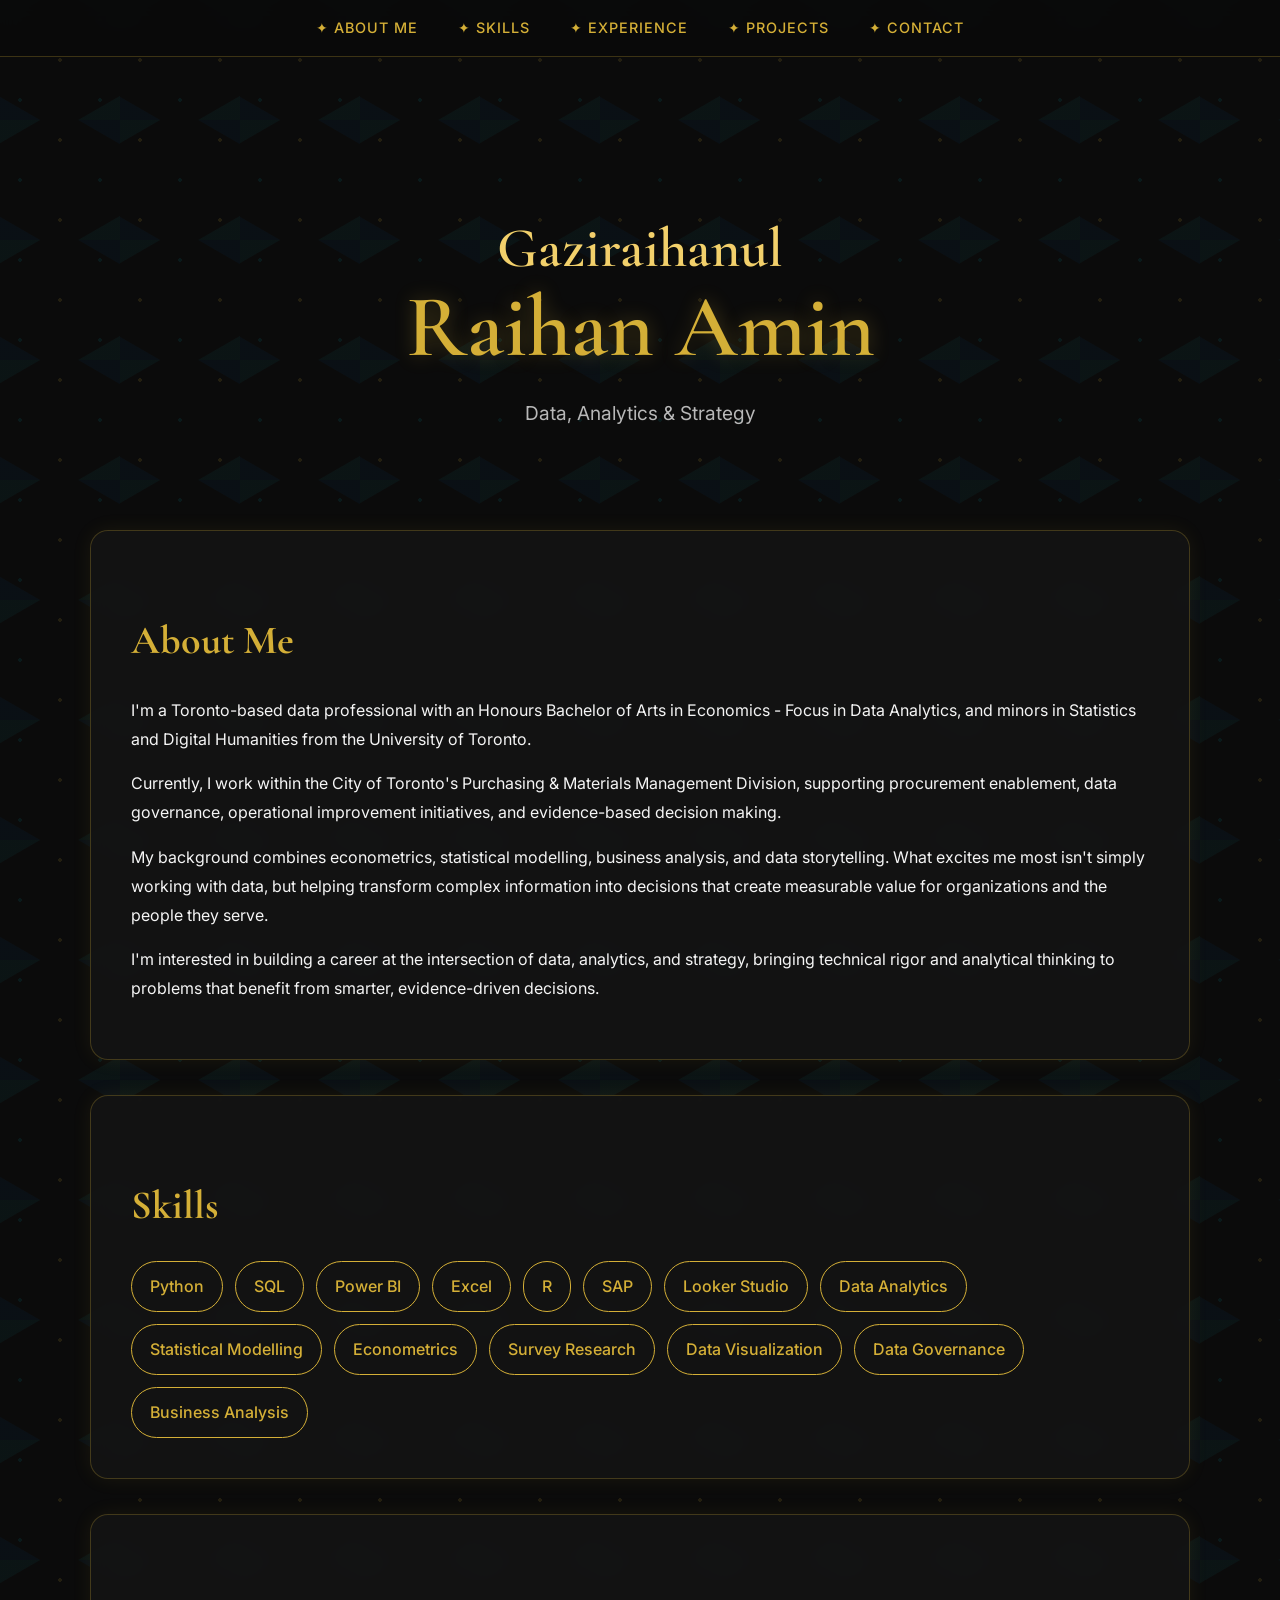
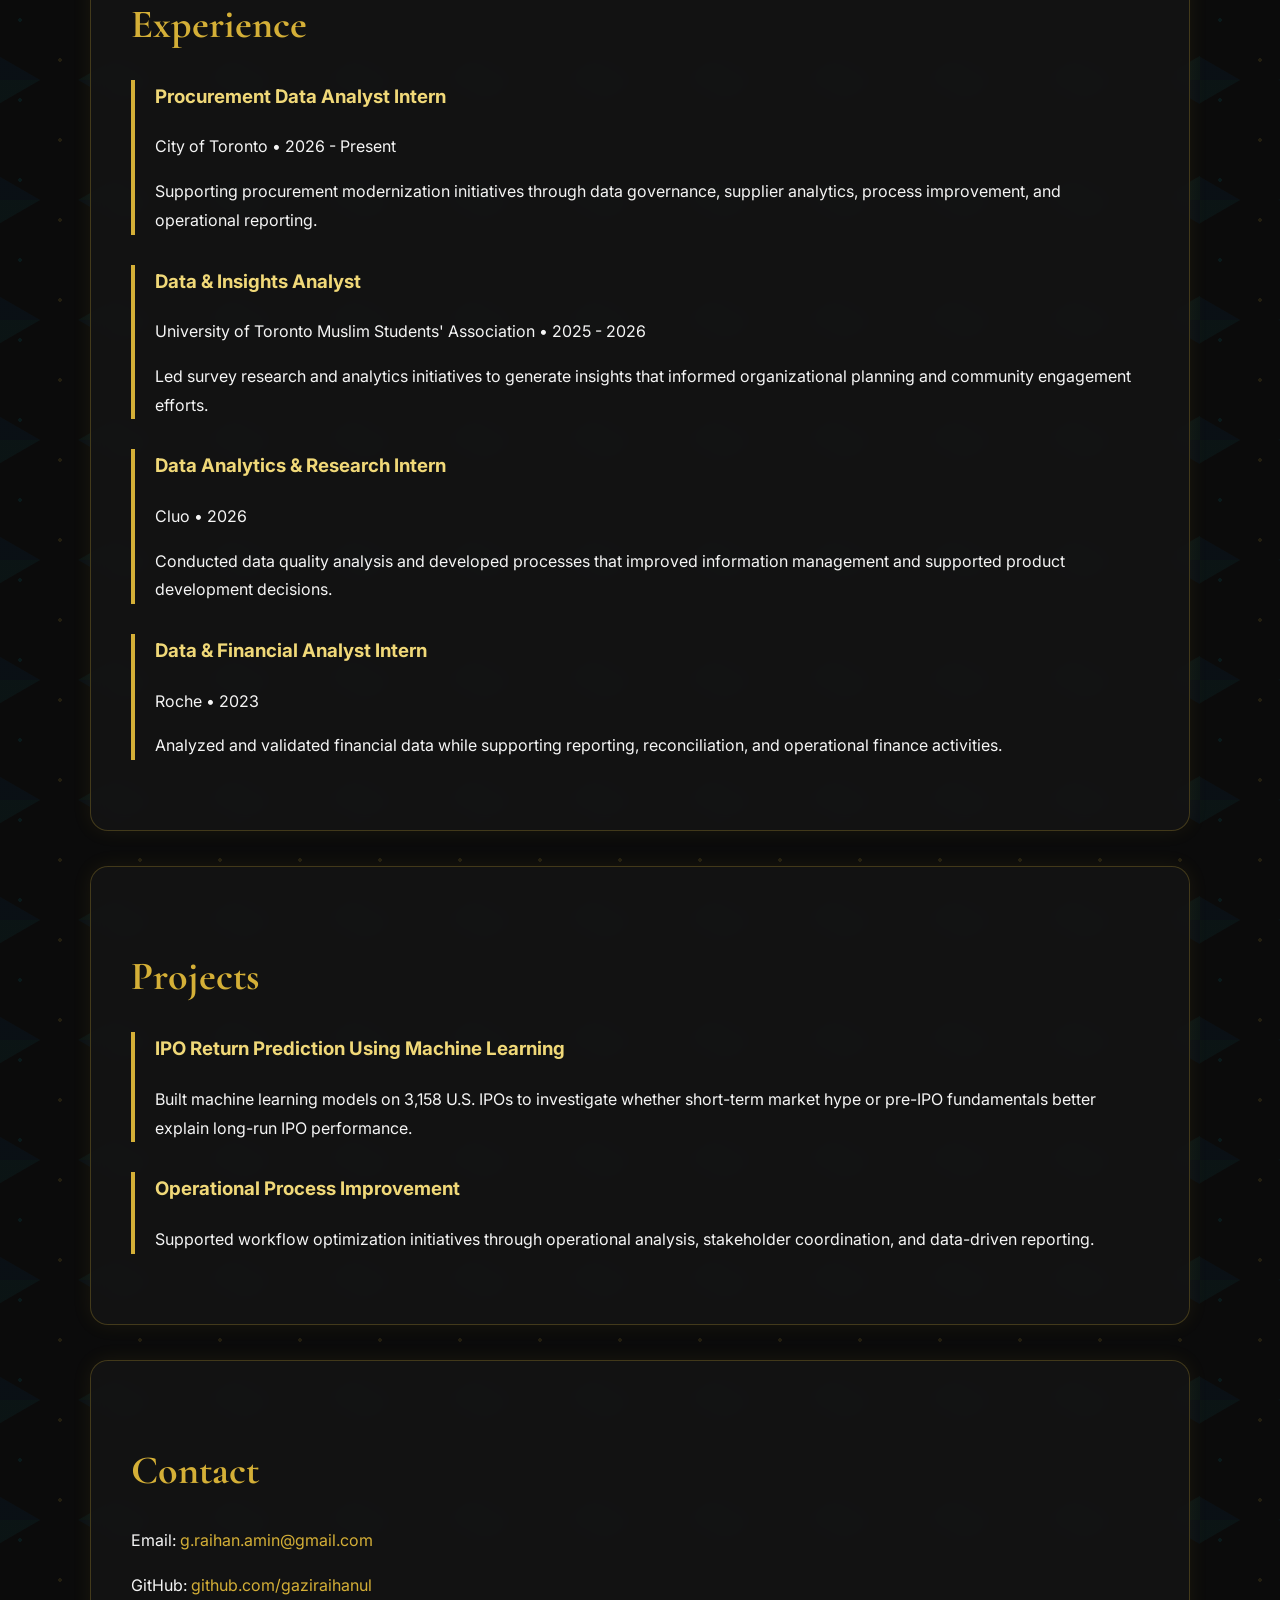
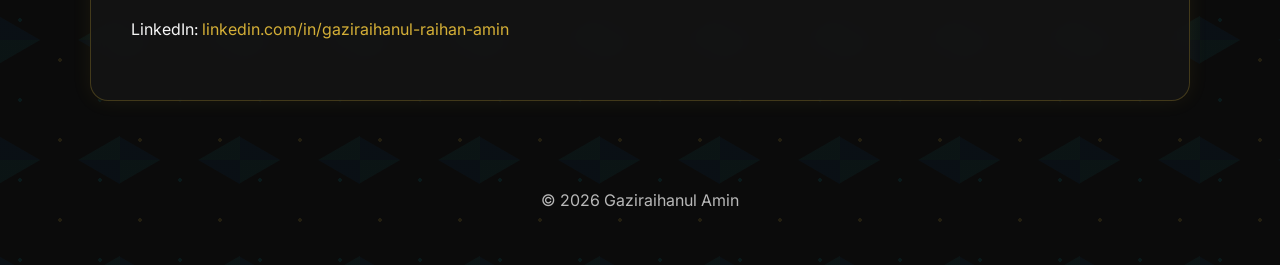
==== commit 68d212fa: "Replace financial reconciliation project with IPO prediction Updated project details to reflect new " ====
--- a/index.html
+++ b/index.html
@@ -159,14 +159,18 @@
     <h2>Projects</h2>
 
     <div class="project-card">
-        <h3>Financial Reconciliation Analytics</h3>
-
-        <p>
-            Reconciled over 2,000 financial records across
-            multiple corporate accounts using SAP ECC and
-            advanced Excel analysis.
-        </p>
-    </div>
+    <h3>IPO Return Prediction Using Machine Learning</h3>
+
+    <p>
+        Built machine learning models on 3,158 U.S. IPOs to investigate
+        whether short-term market hype or pre-IPO fundamentals better
+        explain long-run IPO performance.
+    </p>
+
+    <aojects/ipo-return-prediction.html
+        View Project →
+    </a>
+</div>
 
     <div class="project-card">
         <h3>Operational Process Improvement</h3>
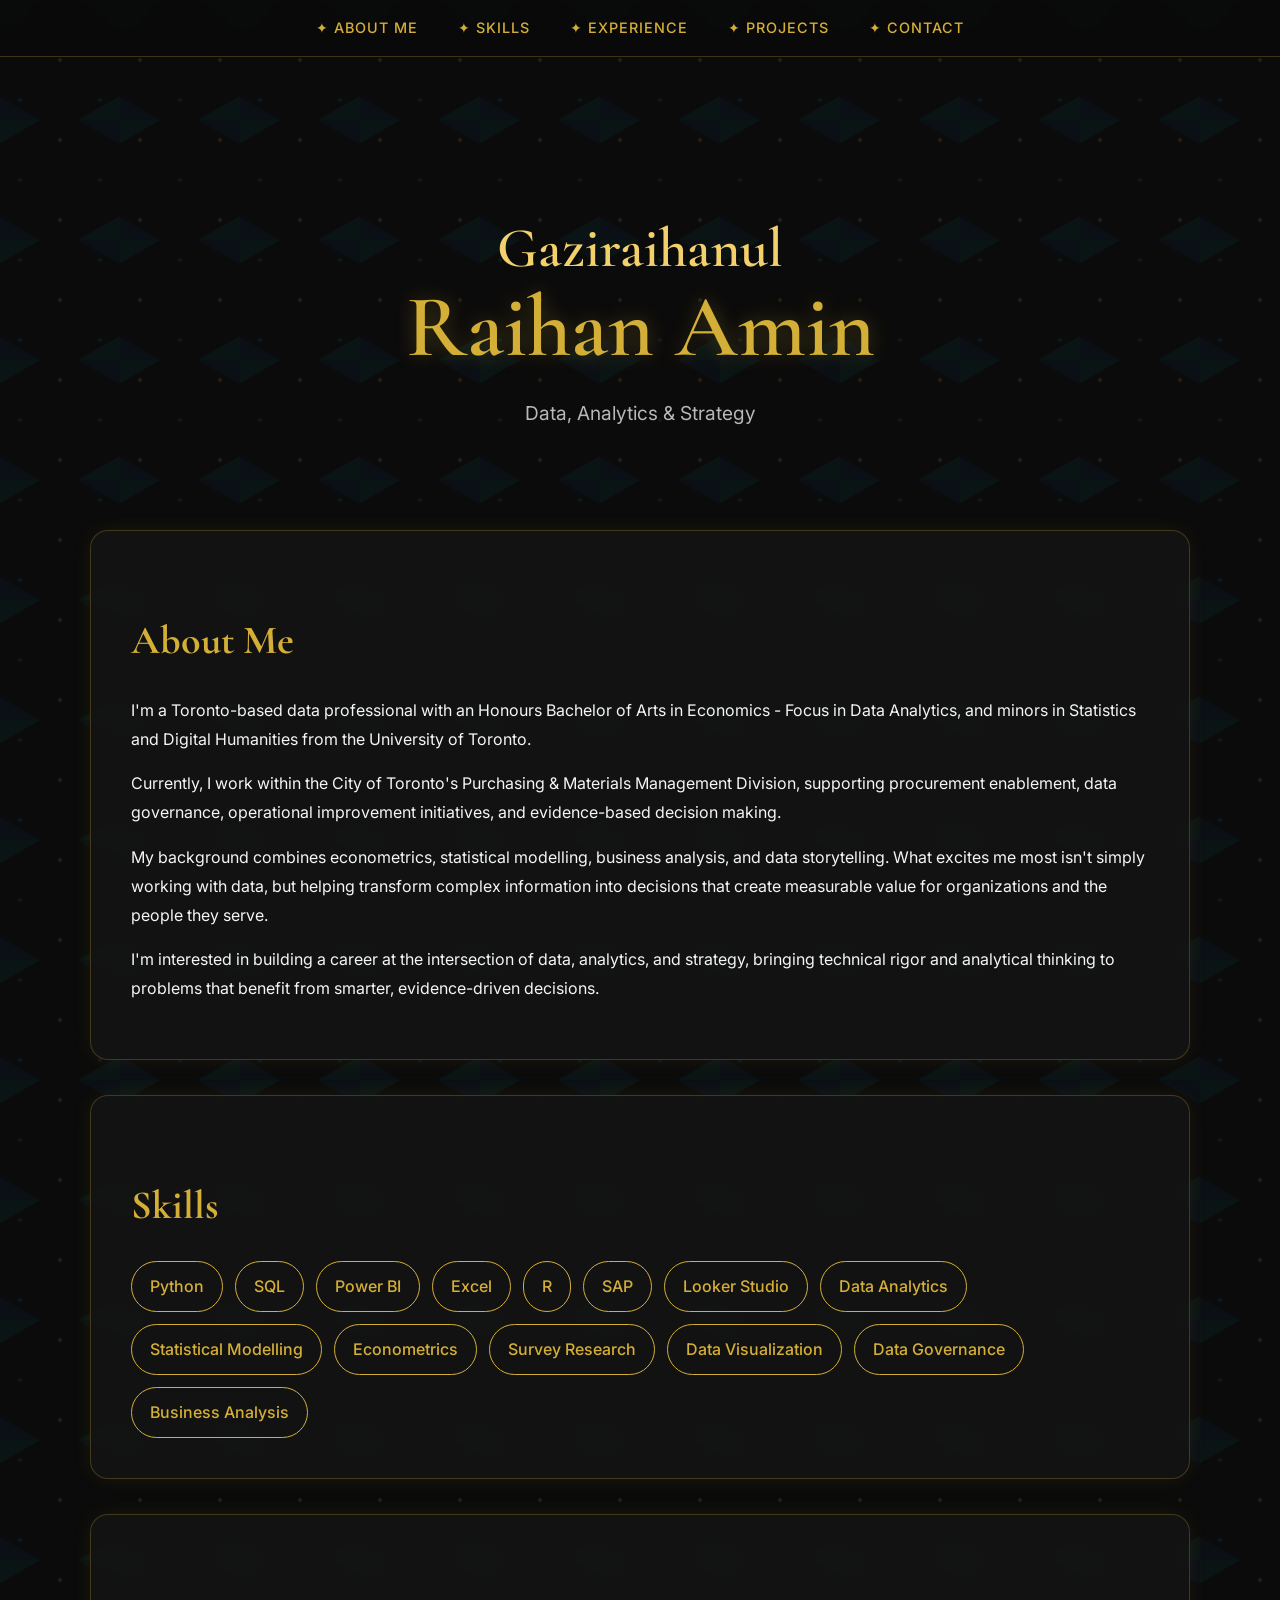
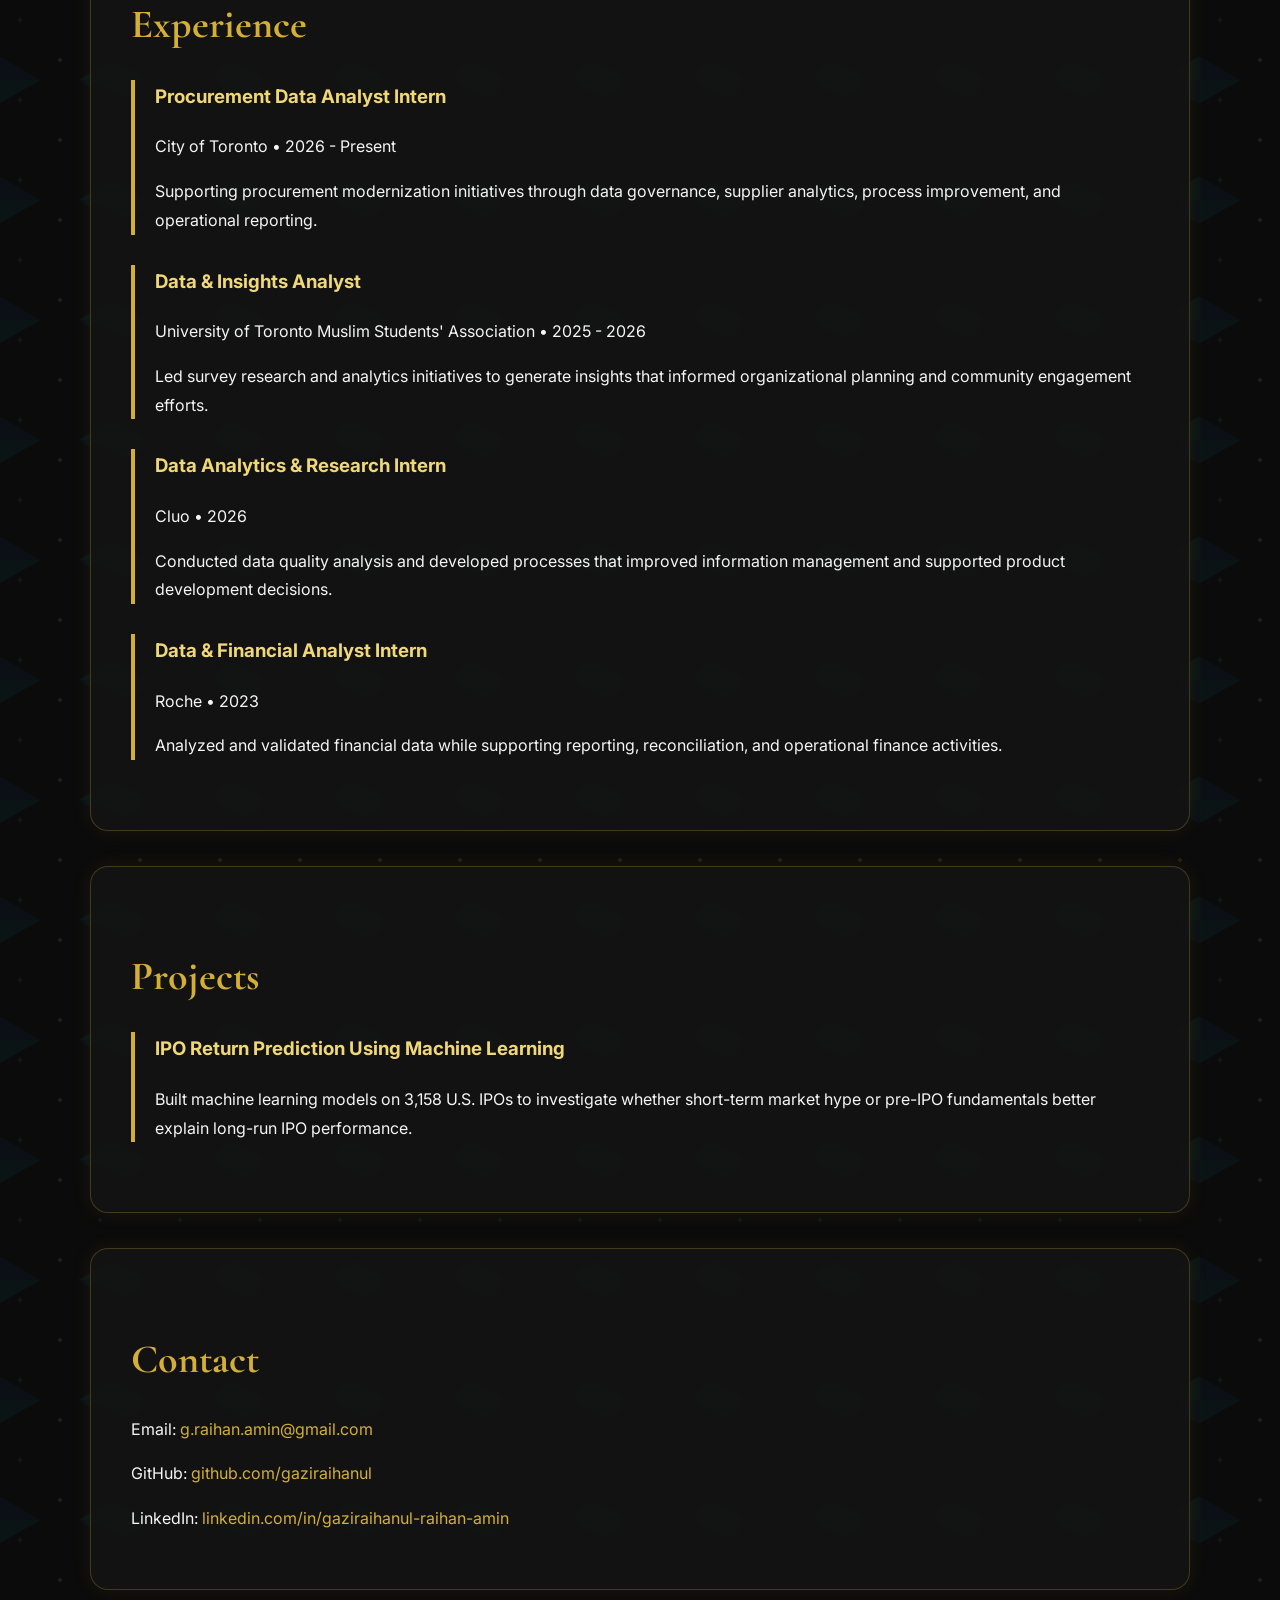
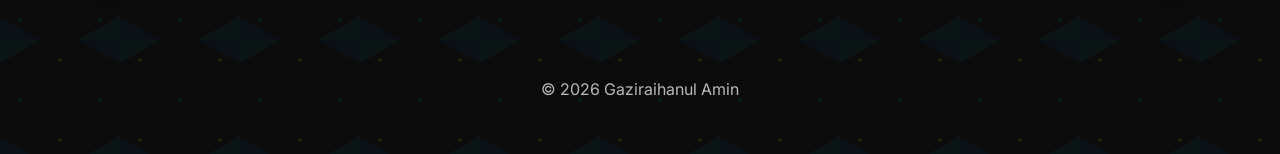
==== commit a0742e1b: "Delete project card from index.html Removed project card for 'Operational Process Improvement'." ====
--- a/index.html
+++ b/index.html
@@ -172,15 +172,6 @@
     </a>
 </div>
 
-    <div class="project-card">
-        <h3>Operational Process Improvement</h3>
-
-        <p>
-            Supported workflow optimization initiatives
-            through operational analysis, stakeholder
-            coordination, and data-driven reporting.
-        </p>
-    </div>
 
 </section>
 
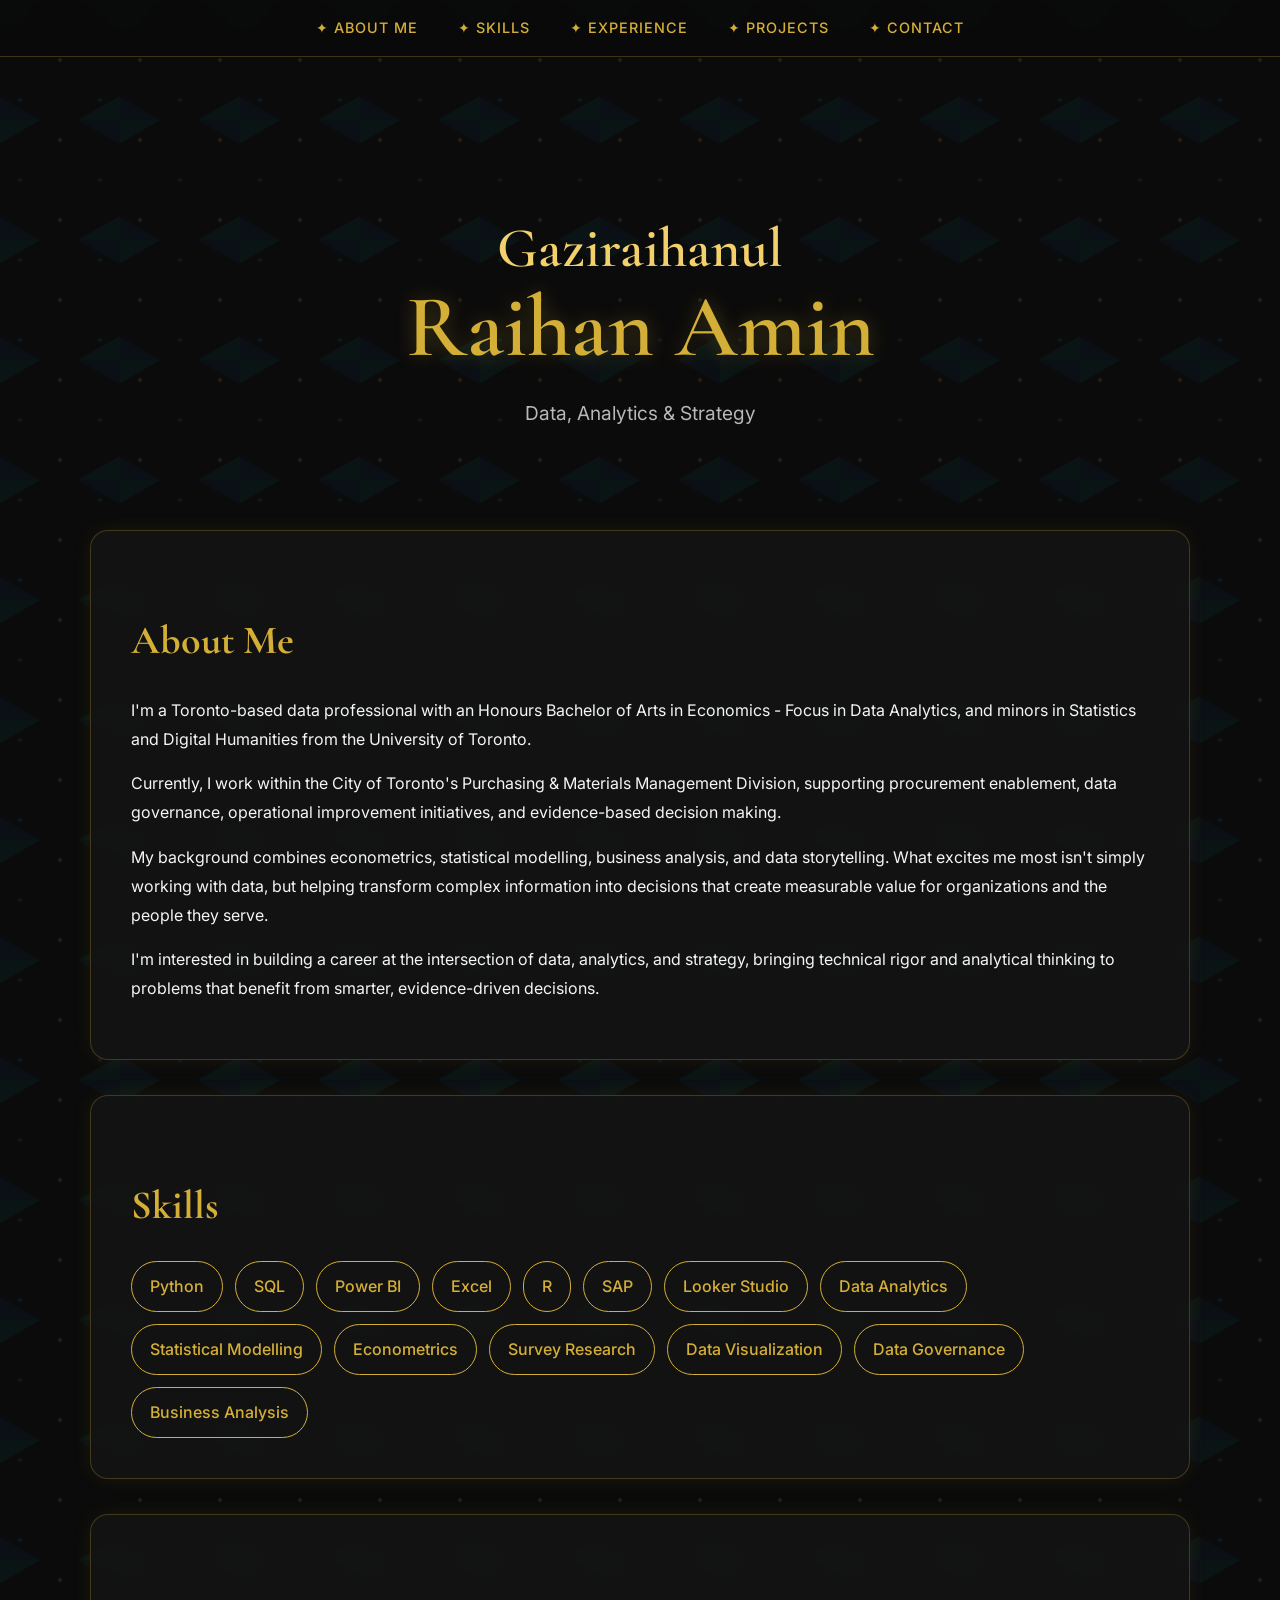
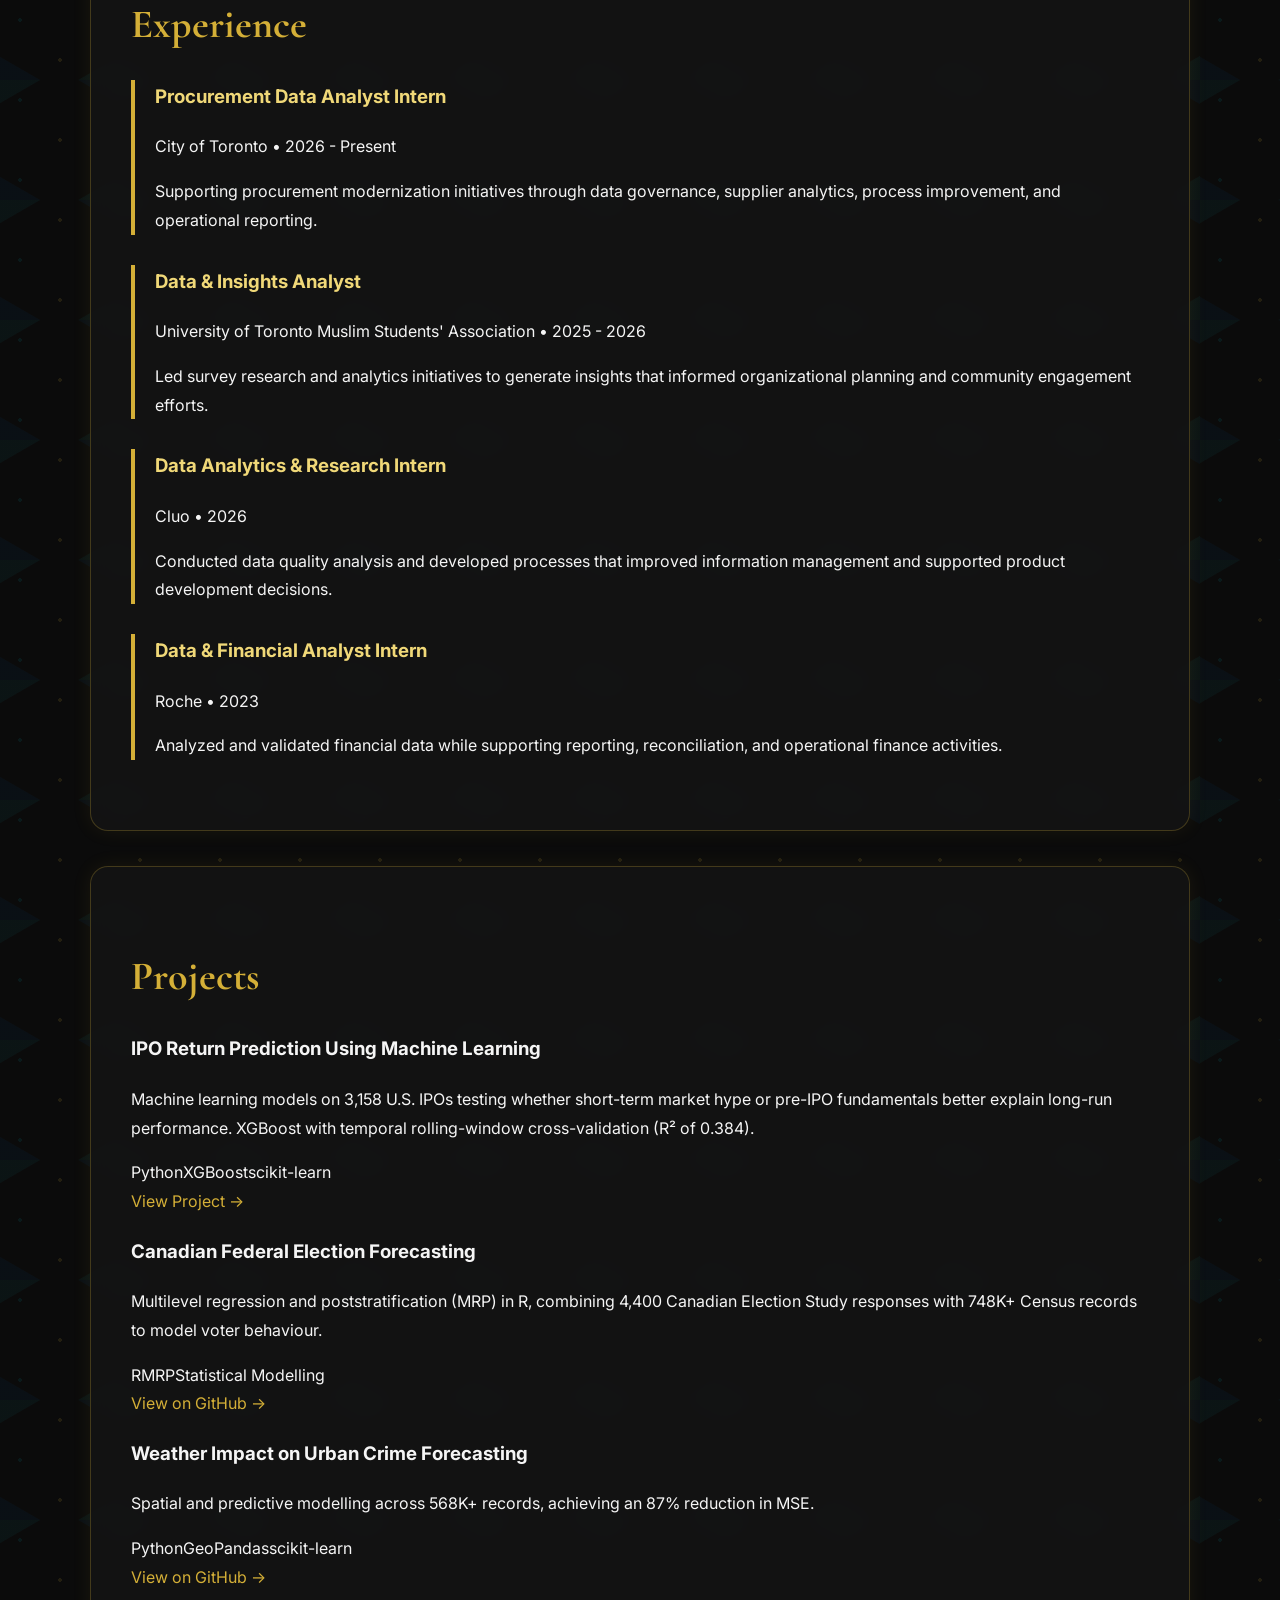
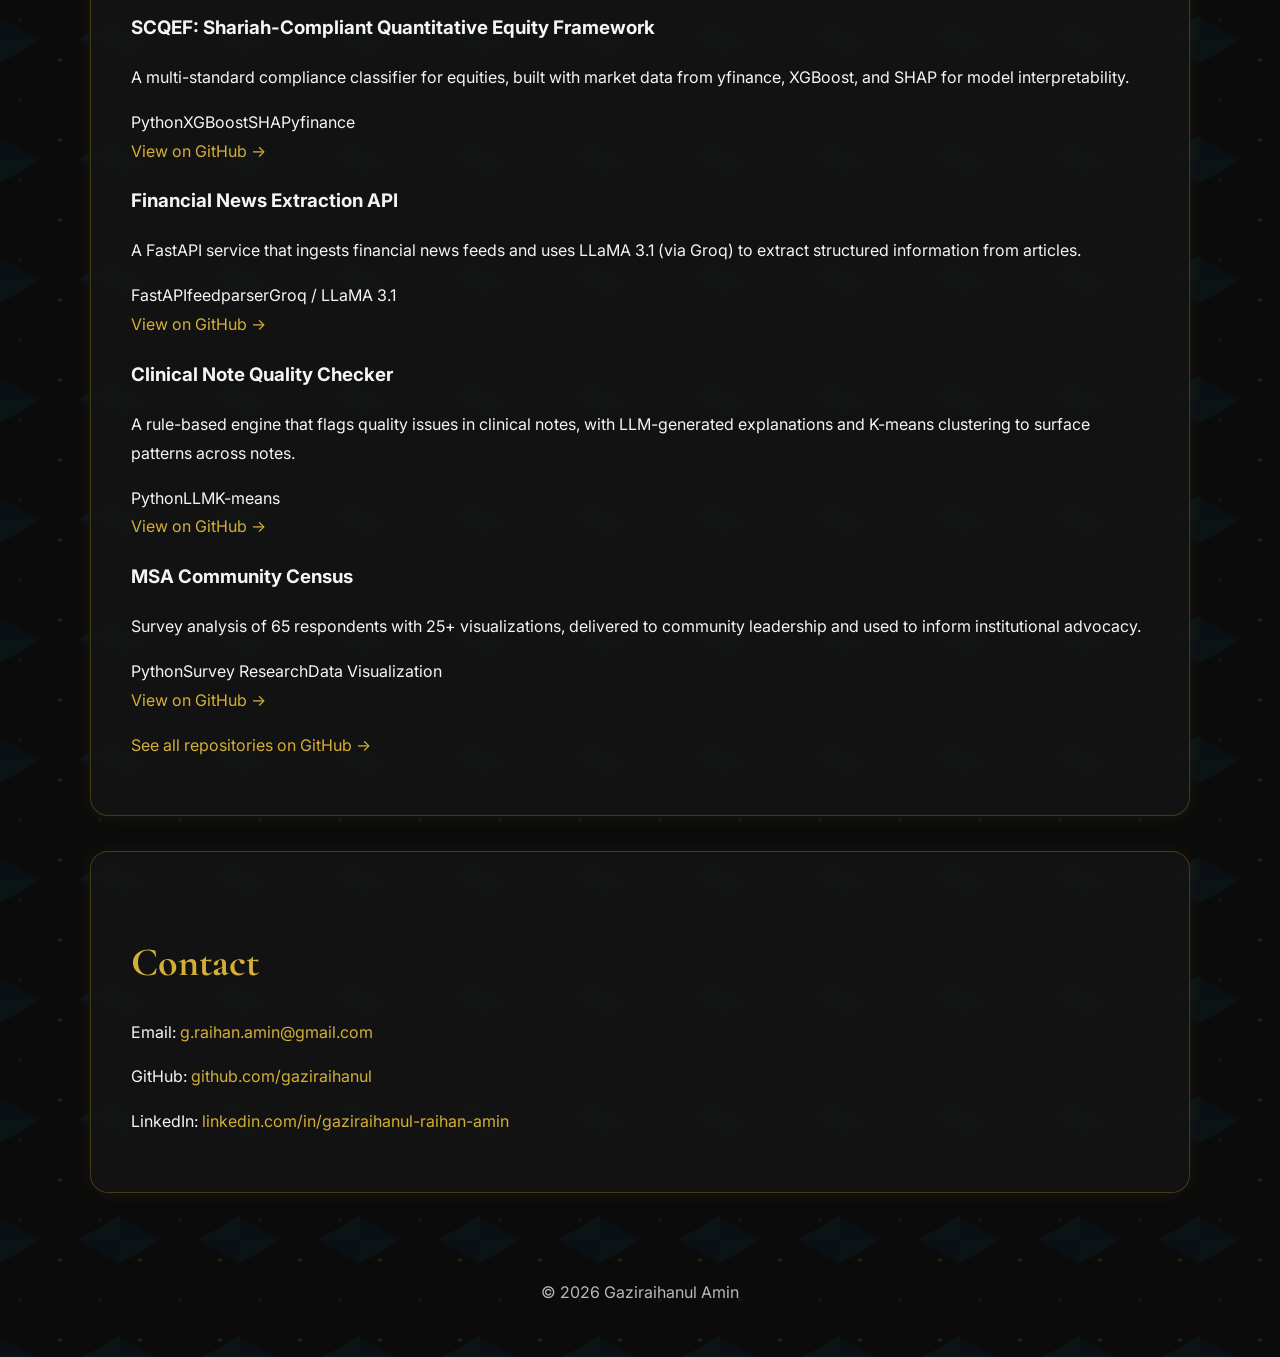
==== commit 0f39e289: "Refactor index.html for improved structure and formatting Updated HTML structure and cleaned up form" ====
--- a/index.html
+++ b/index.html
@@ -1,46 +1,34 @@
 <!DOCTYPE html>
-<html>
+<html lang="en">
 <head>
     <meta charset="UTF-8">
     <meta name="viewport" content="width=device-width, initial-scale=1.0">
     <title>Gaziraihanul Amin</title>
     <link rel="stylesheet" href="style.css">
+</head>
 <body>
 
 <nav class="navbar">
     <div class="nav-container">
-
-        <a href="#about">✦ About Me </a>
-
-        <a href="#skills">✦ Skills </a>
-
-        <a href="#experience">✦ Experience </a>
-
-        <a href="#projects">✦ Projects </a>
-            
-        <a href="#contact">✦ Contact </a>
-
+        <a href="#about">✦ About Me</a>
+        <a href="#skills">✦ Skills</a>
+        <a href="#experience">✦ Experience</a>
+        <a href="#projects">✦ Projects</a>
+        <a href="#contact">✦ Contact</a>
     </div>
 </nav>
 
 <div class="container">
 
 <header>
-
     <h1>
         Gaziraihanul
         <span class="preferred-name">Raihan Amin</span>
-        
     </h1>
-
-    <p>
-        Data, Analytics & Strategy
-    </p>
-
+    <p>Data, Analytics & Strategy</p>
 </header>
 
 <section id="about">
-
     <h2>About Me</h2>
 
     <p>
@@ -66,15 +54,12 @@
         analytics, and strategy, bringing technical rigor and analytical thinking
         to problems that benefit from smarter, evidence-driven decisions.
     </p>
-
 </section>
 
 <section id="skills">
-
     <h2>Skills</h2>
 
     <div class="skills">
-
         <span class="skill-tag">Python</span>
         <span class="skill-tag">SQL</span>
         <span class="skill-tag">Power BI</span>
@@ -90,23 +75,15 @@
         <span class="skill-tag">Data Visualization</span>
         <span class="skill-tag">Data Governance</span>
         <span class="skill-tag">Business Analysis</span>
-
-    </div>
-
-</section>
-
+    </div>
+</section>
 
 <section id="experience">
-
     <h2>Experience</h2>
 
     <div class="project-card">
         <h3>Procurement Data Analyst Intern</h3>
-
-        <p>
-            City of Toronto • 2026 - Present
-        </p>
-
+        <p class="meta">City of Toronto • 2026 - Present</p>
         <p>
             Supporting procurement modernization initiatives through data governance,
             supplier analytics, process improvement, and operational reporting.
@@ -115,11 +92,7 @@
 
     <div class="project-card">
         <h3>Data & Insights Analyst</h3>
-
-        <p>
-            University of Toronto Muslim Students' Association • 2025 - 2026
-        </p>
-
+        <p class="meta">University of Toronto Muslim Students' Association • 2025 - 2026</p>
         <p>
             Led survey research and analytics initiatives to generate insights
             that informed organizational planning and community engagement efforts.
@@ -128,11 +101,7 @@
 
     <div class="project-card">
         <h3>Data Analytics & Research Intern</h3>
-
-        <p>
-            Cluo • 2026
-        </p>
-
+        <p class="meta">Cluo • 2026</p>
         <p>
             Conducted data quality analysis and developed processes that improved
             information management and supported product development decisions.
@@ -141,65 +110,139 @@
 
     <div class="project-card">
         <h3>Data & Financial Analyst Intern</h3>
-
-        <p>
-            Roche • 2023
-        </p>
-
+        <p class="meta">Roche • 2023</p>
         <p>
             Analyzed and validated financial data while supporting reporting,
             reconciliation, and operational finance activities.
         </p>
     </div>
-
-</section>
-
-    
+</section>
+
 <section id="projects">
     <h2>Projects</h2>
 
-    <div class="project-card">
-    <h3>IPO Return Prediction Using Machine Learning</h3>
-
-    <p>
-        Built machine learning models on 3,158 U.S. IPOs to investigate
-        whether short-term market hype or pre-IPO fundamentals better
-        explain long-run IPO performance.
-    </p>
-
-    <aojects/ipo-return-prediction.html
-        View Project →
-    </a>
-</div>
-
-
+    <div class="project-grid">
+
+        <!-- Machine learning & forecasting -->
+        <article class="repo-card">
+            <h3>IPO Return Prediction Using Machine Learning</h3>
+            <p>
+                Machine learning models on 3,158 U.S. IPOs testing whether short-term
+                market hype or pre-IPO fundamentals better explain long-run performance.
+                XGBoost with temporal rolling-window cross-validation (R² of 0.384).
+            </p>
+            <div class="tech-tags">
+                <span>Python</span><span>XGBoost</span><span>scikit-learn</span>
+            </div>
+            <a href="projects/ipo-return-prediction.html">View Project →</a>
+        </article>
+
+        <article class="repo-card">
+            <h3>Canadian Federal Election Forecasting</h3>
+            <p>
+                Multilevel regression and poststratification (MRP) in R, combining
+                4,400 Canadian Election Study responses with 748K+ Census records
+                to model voter behaviour.
+            </p>
+            <div class="tech-tags">
+                <span>R</span><span>MRP</span><span>Statistical Modelling</span>
+            </div>
+            <!-- REPLACE with the real repo URL -->
+            <a href="https://github.com/gaziraihanul?tab=repositories" target="_blank" rel="noopener">View on GitHub →</a>
+        </article>
+
+        <article class="repo-card">
+            <h3>Weather Impact on Urban Crime Forecasting</h3>
+            <p>
+                Spatial and predictive modelling across 568K+ records, achieving
+                an 87% reduction in MSE.
+            </p>
+            <div class="tech-tags">
+                <span>Python</span><span>GeoPandas</span><span>scikit-learn</span>
+            </div>
+            <!-- REPLACE with the real repo URL -->
+            <a href="https://github.com/gaziraihanul?tab=repositories" target="_blank" rel="noopener">View on GitHub →</a>
+        </article>
+
+        <article class="repo-card">
+            <h3>SCQEF: Shariah-Compliant Quantitative Equity Framework</h3>
+            <p>
+                A multi-standard compliance classifier for equities, built with
+                market data from yfinance, XGBoost, and SHAP for model interpretability.
+            </p>
+            <div class="tech-tags">
+                <span>Python</span><span>XGBoost</span><span>SHAP</span><span>yfinance</span>
+            </div>
+            <!-- REPLACE with the real repo URL -->
+            <a href="https://github.com/gaziraihanul?tab=repositories" target="_blank" rel="noopener">View on GitHub →</a>
+        </article>
+
+        <!-- AI & LLM engineering -->
+        <article class="repo-card">
+            <h3>Financial News Extraction API</h3>
+            <p>
+                A FastAPI service that ingests financial news feeds and uses
+                LLaMA 3.1 (via Groq) to extract structured information from articles.
+            </p>
+            <div class="tech-tags">
+                <span>FastAPI</span><span>feedparser</span><span>Groq / LLaMA 3.1</span>
+            </div>
+            <a href="https://github.com/gaziraihanul/financial-news-extractor" target="_blank" rel="noopener">View on GitHub →</a>
+        </article>
+
+        <article class="repo-card">
+            <h3>Clinical Note Quality Checker</h3>
+            <p>
+                A rule-based engine that flags quality issues in clinical notes,
+                with LLM-generated explanations and K-means clustering to surface
+                patterns across notes.
+            </p>
+            <div class="tech-tags">
+                <span>Python</span><span>LLM</span><span>K-means</span>
+            </div>
+            <a href="https://github.com/gaziraihanul/clinical-note-checker" target="_blank" rel="noopener">View on GitHub →</a>
+        </article>
+
+        <!-- Community-impact analytics -->
+        <article class="repo-card">
+            <h3>MSA Community Census</h3>
+            <p>
+                Survey analysis of 65 respondents with 25+ visualizations, delivered
+                to community leadership and used to inform institutional advocacy.
+            </p>
+            <div class="tech-tags">
+                <span>Python</span><span>Survey Research</span><span>Data Visualization</span>
+            </div>
+            <!-- REPLACE with the real repo URL -->
+            <a href="https://github.com/gaziraihanul?tab=repositories" target="_blank" rel="noopener">View on GitHub →</a>
+        </article>
+
+    </div>
+
+    <p class="more-link">
+        <a href="https://github.com/gaziraihanul?tab=repositories" target="_blank" rel="noopener">
+            See all repositories on GitHub →
+        </a>
+    </p>
 </section>
 
 <section id="contact">
-
     <h2>Contact</h2>
 
     <p>
         Email:
-        <a href="mailto:g.raihan.amin@gmail.com">
-            g.raihan.amin@gmail.com
-        </a>
+        <a href="mailto:g.raihan.amin@gmail.com">g.raihan.amin@gmail.com</a>
     </p>
 
     <p>
         GitHub:
-        <a href="https://github.com/gaziraihanul" target="_blank">
-            github.com/gaziraihanul
-        </a>
+        <a href="https://github.com/gaziraihanul" target="_blank" rel="noopener">github.com/gaziraihanul</a>
     </p>
 
     <p>
         LinkedIn:
-        <a href="https://www.linkedin.com/in/gaziraihanul-raihan-amin" target="_blank">
-            linkedin.com/in/gaziraihanul-raihan-amin
-        </a>
-    </p>
-
+        <a href="https://www.linkedin.com/in/gaziraihanul-raihan-amin" target="_blank" rel="noopener">linkedin.com/in/gaziraihanul-raihan-amin</a>
+    </p>
 </section>
 
 <footer>
@@ -210,4 +253,3 @@
 
 </body>
 </html>
-
